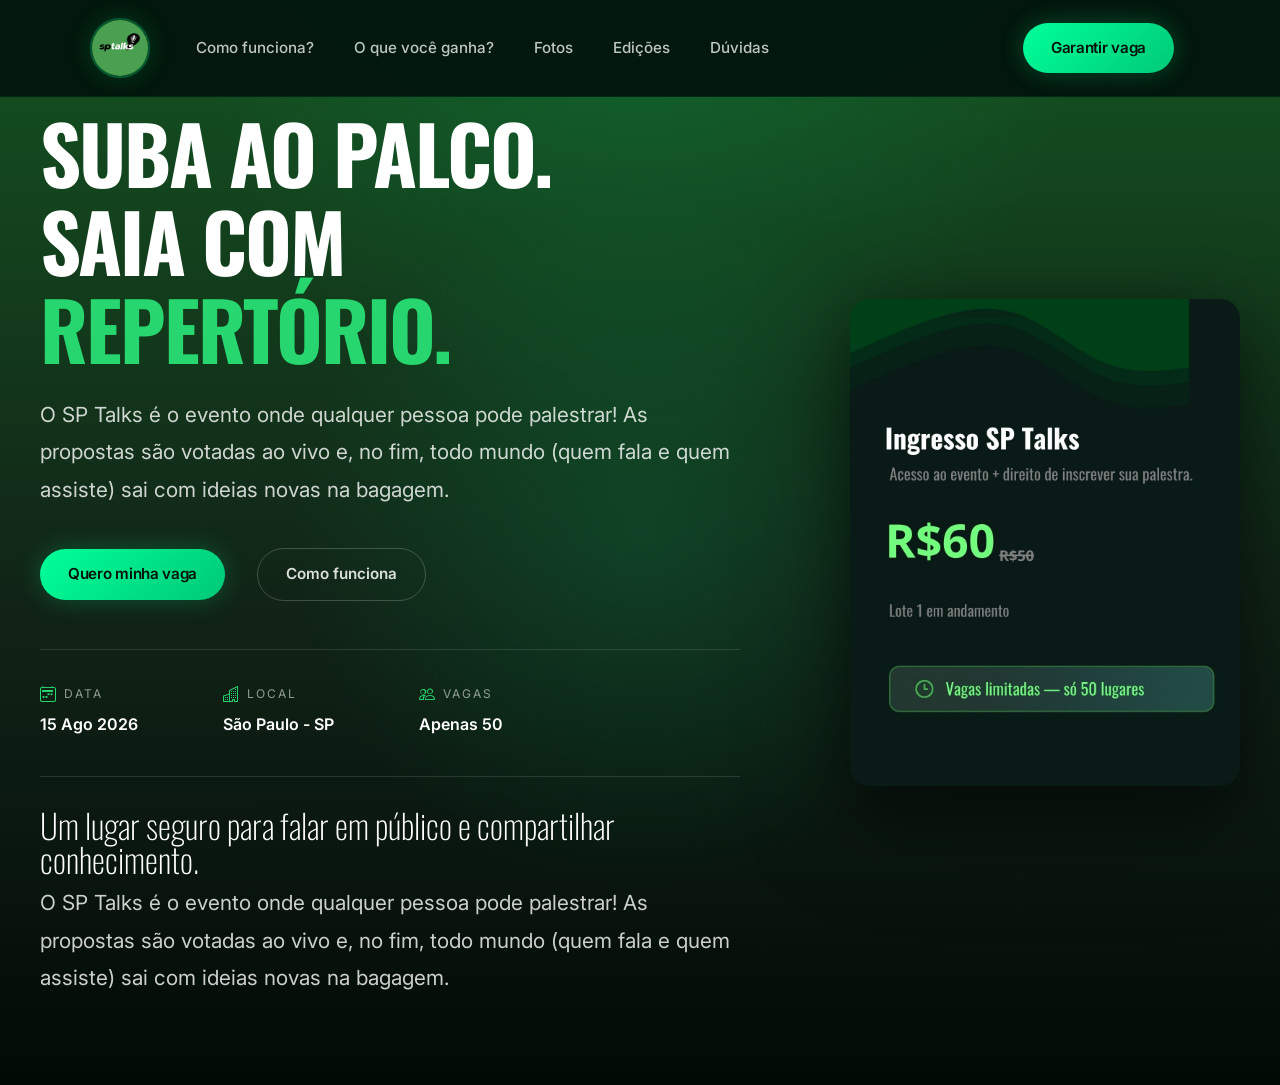
==== index.html @ 64ee558b "adicionado card ingresso" ====
<!DOCTYPE html>
<html lang="pt-br">
<head>
    <meta charset="UTF-8">
    <meta name="viewport" content="width=device-width, initial-scale=1.0">
    <title>SpTalks</title>
    <link href="https://cdn.jsdelivr.net/npm/bootstrap@5.3.8/dist/css/bootstrap.min.css" rel="stylesheet" integrity="sha384-QWTKZyjpPEjISv5WaRU9OFeRpok6YctnYmDr5pNlyT2bRjXh0JMhjY6hW+ALEwIH" crossorigin="anonymous">
    <link rel="stylesheet" href="./src/css/style.css">
    <link rel="preconnect" href="https://fonts.googleapis.com">
    <link rel="preconnect" href="https://fonts.gstatic.com" crossorigin>
    <link href="https://fonts.googleapis.com/css2?family=Inter:wght@400;500;600;700;800&display=swap" rel="stylesheet">
    <link href="https://fonts.googleapis.com/css2?family=Oswald:wght@400;500;600;700&display=swap" rel="stylesheet">
    <link rel="stylesheet"href="https://cdn.jsdelivr.net/npm/bootstrap-icons@1.11.3/font/bootstrap-icons.min.css">
</head>
<body>
    <header class="header">
        <div class="container">
            <div class="header-wrapper">
                <div class="header-left">
                    <img
                        src="./src/assets/images/Logo.jpg"
                        class="logo"
                    />

                    <nav class="nav-menu">
                        <a href="#">Como funciona?</a>
                        <a href="#">O que você ganha?</a>
                        <a href="#">Fotos</a>
                        <a href="#">Edições</a>
                        <a href="#">Dúvidas</a>
                    </nav>
                </div>

                <a
                    href="https://forms.gle/gWBkhNQui4B3Lzny8"
                    target="_blank"
                    class="btn-vaga"
                >
                    Garantir vaga
                </a>
            </div>
        </div>
    </header>

    <section class="hero py-5">
        <div class="container"> 
            <div class="hero-layout">
                <div class="hero-content">
                    <h1 class="hero-title">
                        SUBA AO PALCO. <br>
                        SAIA COM <br> 
                        <span class="highlight">REPERTÓRIO.</span>
                    </h1>

                    <p class="hero-text">
                        O SP Talks é o evento onde qualquer pessoa pode palestrar! As propostas são votadas ao vivo e, no fim, todo mundo (quem fala e quem assiste) sai com ideias novas na bagagem.
                    </p>

                    <div class="hero-actions">
                        <a
                            href="https://forms.gle/gWBkhNQui4B3Lzny8"
                            target="_blank"
                            class="btn-vaga"
                        >
                            Quero minha vaga
                        </a>

                        <button class="btn-funciona">
                            Como funciona
                        </button>
                    </div>

                    <div class="hero-divider"></div>
                        
                    <div class="hero-info">
                        <div class="info-item">
                            <div class="info-title">
                                <i class="bi bi-calendar2-week"></i>
                                <span>DATA</span>
                            </div>
                            <strong>15 Ago 2026</strong>
                        </div>

                        <div class="info-item">
                            <div class="info-title">
                                <i class="bi bi-buildings"></i>
                                <span>LOCAL</span>
                            </div>
                            <strong>São Paulo - SP</strong>
                        </div>

                        <div class="info-item">
                            <div class="info-title">
                                <i class="bi bi-people"></i>
                                <span>VAGAS</span>
                            </div>
                            <strong>Apenas 50</strong>
                        </div>
                    </div>

                    <div class="hero-divider"></div>

                    <h2 class="hero-subtitle">
                        Um lugar seguro para falar em público e compartilhar conhecimento.
                    </h2>

                    <p class="hero-text">
                        O SP Talks é o evento onde qualquer pessoa pode palestrar! As propostas são votadas ao vivo e, no fim, todo mundo (quem fala e quem assiste) sai com ideias novas na bagagem.
                    </p>
                </div>

                <div class="hero-image">
                    <img
                        src="./src/assets/images/Ingresso.jpg"
                        class="card-ingresso"
                    />
                </div>
            </div>
        </div>
    </section>

    <script src="./src/script.js"></script>
    <script src="https://cdn.jsdelivr.net/npm/bootstrap@5.3.8/dist/js/bootstrap.bundle.min.js"></script>
</body>
</html>
---- src/css/style.css ----
/* * {
  outline: 1px solid red;
} */

* {
  box-sizing: border-box;
}

html,
body {
  width: 100%;
  overflow-x: hidden;
  margin: 0;
  padding: 0;
}

body {
    background:
        radial-gradient(
            circle at top center,
            rgba(0,255,140,0.12),
            transparent 35%
        ),
        linear-gradient(
            180deg,
            #145321 0%,
            #112417 55%,
            #020a06 100%
        );
    color: white;
    font-family: 'Inter', sans-serif;
    overflow-x: hidden;
}

.hero {
  min-height: 100vh;
  display: flex;
  align-items: center;
  justify-content: center;
  padding-top: 120px;
  padding-bottom: 80px;
  position: relative;
}

.hero-btn {
  background: black;
  color: white;
  border-radius: 999px;
  padding: 14px 28px;
}

.header {
  position: fixed;
  top: 0;
  width: 100%;
  z-index: 999;
  padding: 18px 0;
  background:
    rgba(3, 19, 11, 0.92);
  backdrop-filter: blur(18px);
  border-bottom:
    1px solid rgba(0,255,140,0.08);
  transition: 0.3s ease;
}

.header-wrapper {
  display: flex;
  align-items: center;
  justify-content: space-between;
  max-width: 1100px;
  margin: 0 auto;
}

.header-left {
  display: flex;
  align-items: center;
  gap: 46px;
}

.header .container {
  max-width: 1200px;
  width: 100%;
  padding-left: 24px;
  padding-right: 24px;
}

.logo {
  width: 60px;
  height: 60px;
  border-radius: 50%;
  object-fit: cover;
  border:
    2px solid rgba(0,255,140,0.3);
  box-shadow:
    0 0 25px rgba(0,255,140,0.15);
}

.nav-menu {
  display: flex;
  align-items: center;
  gap: 40px;
}

.nav-menu a {
  color: rgba(255,255,255,0.75);
  text-decoration: none;
  font-size: 0.95rem;
  font-weight: 500;
  transition: 0.3s;
  position: relative;
}

.nav-menu a::after {
  content: '';
  position: absolute;
  left: 0;
  bottom: -6px;
  width: 0%;
  height: 2px;
  background:
    linear-gradient(
      90deg,
      #1ecf45,
      #abdfb9
    );
  transition: 0.3s;
}

.nav-menu a:hover {
  color: white;
}

.nav-menu a:hover::after {
  width: 100%;
}

.header-right {
  display: flex;
  align-items: center;
  gap: 16px;
}

.header-btn {
  background: black;
  color: white;
  padding: 12px 22px;
  border-radius: 999px;
  text-decoration: none;
  font-weight: 600;
  transition: 0.3s;
}

.header-btn:hover {
  transform: translateY(-2px);
}

.btn-vaga {
  border: none;
  background:
    linear-gradient(
      135deg,
      #00ff99,
      #00c977
    );
  color: #04130c;
  border-radius: 999px;
  text-decoration: none;
  padding: 14px 28px;
  font-family: 'Inter', sans-serif;
  font-size: 0.95rem;
  font-weight: 600;
  letter-spacing: -0.3px;
  cursor: pointer;
  transition: all 0.3s ease;
  box-shadow:
    0 0 25px rgba(0,255,153,0.22);
  margin-right: 16px;
}

.menu-toggle {
  display: none;
  background: none;
  border: none;
  color: white;
  font-size: 2rem;
  cursor: pointer;
}

.btn-vaga:hover {
  transform:
    translateY(-3px);
  box-shadow:
    0 12px 35px rgba(0,255,153,0.38);
}

@media (max-width: 992px) {
  .nav-menu {
    display: none;
  }

  .menu-toggle {
    display: block;
  }
}

.col-12 {
  display: flex;
  align-items: center;
}

.header.scrolled {
  background:
    rgba(5, 22, 14, 0.98);
  box-shadow:
    0 10px 40px rgba(0,0,0,0.4);
  padding: 14px 0;
}

/* começa Css Conteúdo */

.hero-title {
    font-size: 5rem;
    font-weight: 800;
    line-height: 1.1;
    letter-spacing: -2px;
    margin-bottom: 24px;
    color: white;
    font-family: 'Oswald', sans-serif;
}

.hero-subtitle {
    font-size: 2.1rem;
    font-weight: 100;
    line-height: 1.0;
    letter-spacing: -0px;
    color: white;
    font-family: 'Oswald', sans-serif;
}


.hero-text {
    max-width: 700px;
    margin: 0 0 40px 0;
    font-size: 1.3rem;
    line-height: 1.8;
    color: rgba(255,255,255,0.8);
}

.hero .container {
    max-width: 1300px;
}

.hero-content {
    flex: 1;
    max-width: none;
    margin: 0;
    text-align: left;
    position: relative;
    z-index: 2;
    margin-top: 60px;
}

.hero::before {
    content: '';
    position: absolute;
    width: 700px;
    height: 700px;
    top: 50%;
    left: 50%;
    transform: translate(-50%, -50%);
    background:
        radial-gradient(
            circle,
            rgba(0,255,140,0.12),
            transparent 70%
        );
    pointer-events: none;
}

.hero-layout {
    display: flex;
    align-items: center;
    justify-content: center;
    gap: 80px;
    max-width: 1200px;
    margin: 0 auto;
}

.hero-image {
    flex-shrink: 0;
}

.card-ingresso {
    width: 100%;
    max-width: 390px;
    border-radius: 20px;
    box-shadow:
      0 25px 60px rgba(0,0,0,.35);
      filter:
      drop-shadow(
          0 20px 50px rgba(0,0,0,.35)
      );
    transition: transform .3s ease;
}

.card-ingresso:hover {
    transform:
      rotate(0deg)
      translateY(-8px);
}

@media (max-width: 992px) {
    .hero {
        padding-top: 140px;
    }
    .hero-title {
        font-size: 3.5rem;

        letter-spacing: -1px;
    }
    .hero-text {
        font-size: 1.1rem;
        max-width: 600px;
    }
}

@media (max-width: 768px) {
  .hero {
    padding-top: 110px;
    padding-bottom: 60px;
    min-height: auto;
  }

  .hero-title {
    font-size: 3.4rem;
    line-height: 0.95;
  }

  .hero-text {
    font-size: 1.15rem;
    line-height: 1.7;
  }

  .hero-info {
    align-items: flex-start;
    text-align: left;
  }

  .hero-layout {
    flex-direction: column;
  }

  .hero-image {
    width: 100%;
    display: flex;
    justify-content: center;
    margin-top: 40px;
    }

  .card-ingresso {
      max-width: 320px;
    }

  .header .container {
    width: 100%;
    max-width: 100%;
    padding: 0 16px;
  }
  .btn-vaga {
    margin-right: 0;
    padding: 10px 16px;
    font-size: 1rem;
  }
  .btn-funciona {
    margin-right: 0;
    padding: 10px 16px;
    font-size: 1rem;
    
  }
  .logo {
    width: 48px;
    height: 48px;
  }

  .header-wrapper {
    width: 100%;
    max-width: 100%;
    display: flex;
    justify-content: space-between;
    align-items: center;
  }
  .header-left {
    gap: 12px;
  }
  .header .btn-vaga {
    padding: 10px 14px;
    font-size: 0.85rem;
  }
  .hero-content {
    text-align: left;
    padding: 0 24px;
  }
  .hero-info {
    align-items: flex-start;
    text-align: left;
    width: 100%;
  }
  .info-item {
    padding-right: 0;
  }
  .info-item::after {
    display: none;
  }
    .nav-menu {
    display: none;
  }
  .info-title i {
    font-size: 1.3rem;
  }
  .info-item strong {
    font-size: 1.15rem;
  }
  .hero-actions {
    display: flex;
    flex-direction: column;
    align-items: flex-start;
    gap: 20px;
    margin-top: 32px;
    margin-bottom: 40px;
  }

  .hero-actions a {
    flex: 1;
    min-width: 140px;
    align-items: flex-start;
  }
  .hero-actions .btn-vaga,
  .hero-actions .btn-funciona{
    width: 100%;
    max-width: 320px;
    min-height: 58px;
    display: flex;
    align-items: center;
    justify-content: center;
    font-size: 1rem;
  }
}

@media (max-width: 480px) {
    .hero-title {
      font-size: 2.7rem;
      line-height: 1.05;
    }
    .hero-text {
      font-size: 0.95rem;
    }
}

.highlight {
    color: #27d66f;
}

.btn-funciona {
  display: inline-flex;
  align-items: center;
  justify-content: center;
  padding: 14px 28px;
  border-radius: 999px;
  border: 1px solid rgba(255,255,255,0.2);
  background: transparent;
  color: rgba(255,255,255,0.85);
  text-decoration: none;
  font-family: 'Inter', sans-serif;
  font-size: 0.95rem;
  font-weight: 600;
  transition: all .3s ease;
}

.btn-funciona:hover {
  border-color: rgba(255,255,255,0.45);
  background: rgba(255,255,255,0.05);
  color: white;
}

.hero-actions {
  display: flex;
  gap: 16px;
  align-items: center;
  margin-top: 32px;
  margin-bottom: 48px;
  flex-wrap: wrap;
}

.hero-divider {
  width: 100%;
  max-width: 700px;
  height: 1px;
  background: rgba(255,255,255,0.12);
  margin: 0 0 32px 0;
  margin-top: 40px;
}

.hero-info {
  display: flex;
  gap: 45px;
  flex-wrap: wrap;
  align-items: center;
}

.info-item {
  display: flex;
  flex-direction: column;
  position: relative;
  padding-right: 40px;
}

.info-label {
  font-size: 0.75rem;
  letter-spacing: 2px;
  color: rgba(255,255,255,0.5);
}

.info-item strong {
  color: white;
  font-size: 1rem;
  font-weight: 600;
}

.info-title {
  display: flex;
  align-items: center;
  gap: 8px;
  margin-bottom: 6px;
}

.info-title i {
  color: #27d66f;
  font-size: 1rem;
}

.info-title span {
  font-size: 0.75rem;
  letter-spacing: 2px;
  color: rgba(255,255,255,0.55);
}
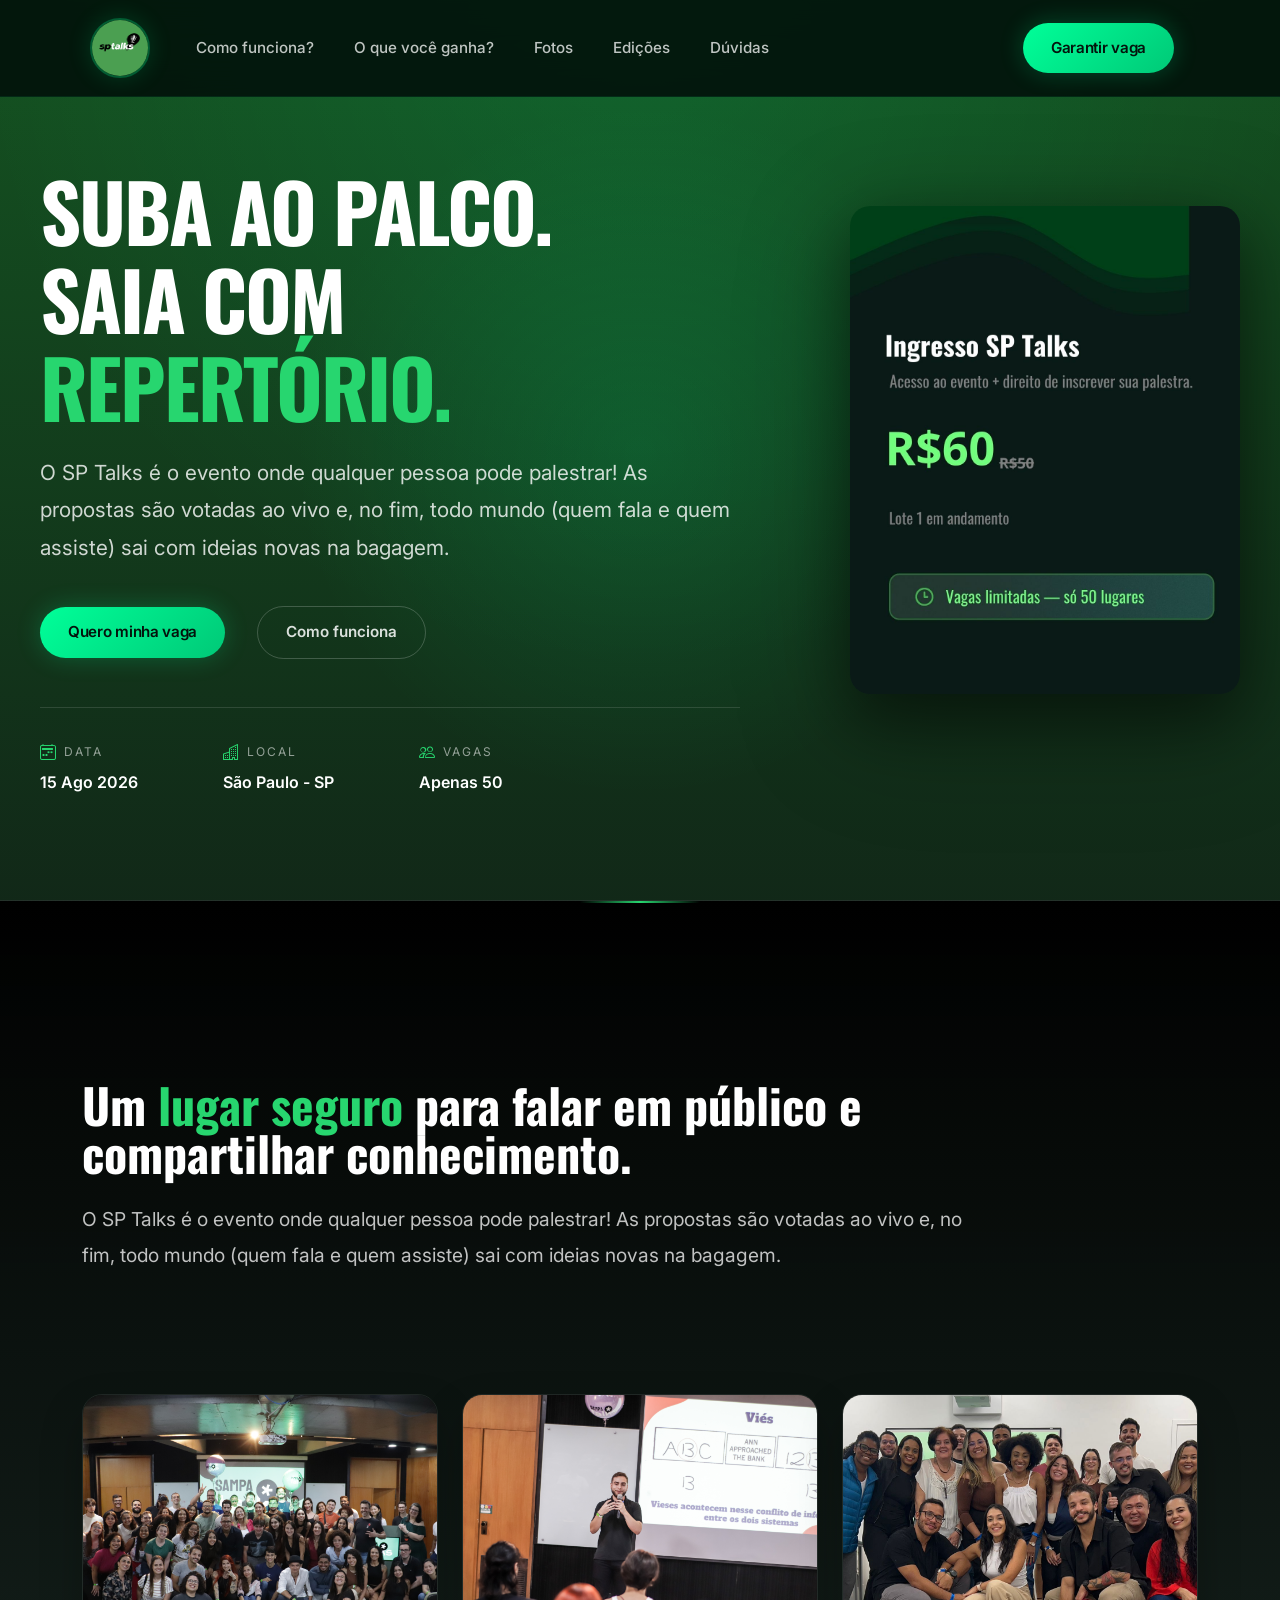
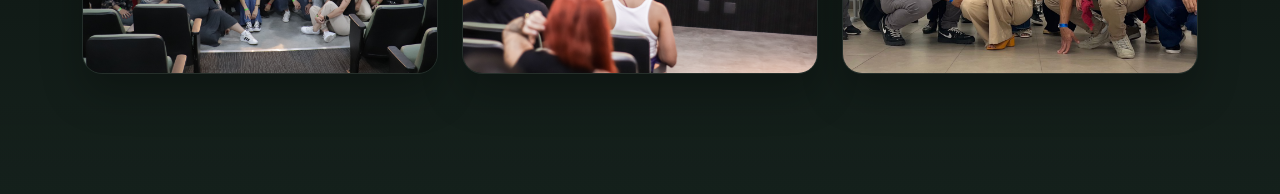
==== commit 864db467: "adicionando imagens" ====
--- a/index.html
+++ b/index.html
@@ -97,16 +97,6 @@
                             <strong>Apenas 50</strong>
                         </div>
                     </div>
-
-                    <div class="hero-divider"></div>
-
-                    <h2 class="hero-subtitle">
-                        Um lugar seguro para falar em público e compartilhar conhecimento.
-                    </h2>
-
-                    <p class="hero-text">
-                        O SP Talks é o evento onde qualquer pessoa pode palestrar! As propostas são votadas ao vivo e, no fim, todo mundo (quem fala e quem assiste) sai com ideias novas na bagagem.
-                    </p>
                 </div>
 
                 <div class="hero-image">
@@ -119,6 +109,42 @@
         </div>
     </section>
 
+    <section class="about-event">
+        <div class="container">
+            <div class="hero-layout">
+                <div class="hero-content">
+                    <h2 class="hero-subtitle">
+                        Um <span class="highlight">lugar seguro</span> para falar em público e compartilhar conhecimento.
+                    </h2>
+
+                    <p class="about-text">
+                        O SP Talks é o evento onde qualquer pessoa pode palestrar! As propostas são votadas ao vivo e, no fim, todo mundo (quem fala e quem assiste) sai com ideias novas na bagagem.
+                    </p>
+                </div>
+            </div>
+
+            <div class="event-gallery">
+                <img
+                    src="./src/assets/images/foto1.jpg"
+                    alt="Participantes do evento"
+                    class="gallery-image"
+                >
+
+                <img
+                    src="./src/assets/images/foto2.jpg"
+                    alt="Palestrante apresentando"
+                    class="gallery-image"
+                >
+
+                <img
+                    src="./src/assets/images/foto3.jpg"
+                    alt="Networking entre participantes"
+                    class="gallery-image"
+                >
+            </div>
+        </div>
+    </section>
+
     <script src="./src/script.js"></script>
     <script src="https://cdn.jsdelivr.net/npm/bootstrap@5.3.8/dist/js/bootstrap.bundle.min.js"></script>
 </body>
--- a/src/css/style.css
+++ b/src/css/style.css
@@ -309,6 +309,83 @@
       translateY(-8px);
 }
 
+/* Segunda Section */
+
+.about-event {
+    padding: 120px 0;
+    position: relative;
+    background:
+        linear-gradient(
+            180deg,
+            #000000 0%,
+            #1a2722c5 100%
+        );
+    border-top: 1px solid rgba(255,255,255,0.05);
+}
+
+.about-event .hero-subtitle {
+    max-width: 900px;
+    margin-bottom: 24px;
+    text-align: left;
+    font-size: 3rem;
+    font-weight: 700;
+    color: white;
+}
+
+.about-text {
+    max-width: 900px;
+    margin-bottom: 60px;
+    text-align: left;
+    font-size: 1.2rem;
+    line-height: 1.9;
+    color: rgba(255,255,255,0.75);
+}
+
+.about-event::before {
+    content: '';
+    position: absolute;
+    top: 0;
+    left: 50%;
+    transform: translateX(-50%);
+    width: 120px;
+    height: 2px;
+    background: linear-gradient(
+        90deg,
+        transparent,
+        #27d66f,
+        transparent
+    );
+}
+
+.event-gallery {
+    display: grid;
+    grid-template-columns: repeat(3, 1fr);
+    gap: 24px;
+    margin-top: 60px;
+}
+
+.gallery-image {
+    width: 100%;
+    height: 280px;
+    object-fit: cover;
+    border-radius: 20px;
+    border: 1px solid rgba(255,255,255,0.08);
+    box-shadow:
+        0 20px 40px rgba(0,0,0,.25);
+    transition: all .3s ease;
+}
+
+.gallery-image:hover {
+    transform:
+        translateY(-8px);
+    box-shadow:
+        0 30px 60px rgba(0,0,0,.35);
+}
+
+.about-content {
+    max-width: 650px; /* mesmo valor do hero-content */
+}
+
 @media (max-width: 992px) {
     .hero {
         padding-top: 140px;
@@ -444,6 +521,24 @@
     justify-content: center;
     font-size: 1rem;
   }
+
+/* Segunda Section mobile*/
+  .event-gallery {
+        grid-template-columns: 1fr;
+        gap: 20px;
+    }
+
+    .gallery-image {
+        height: 240px;
+    }
+
+    .about-event .hero-subtitle {
+
+        font-size: 2.2rem;
+    }
+    .about-text {
+        font-size: 1.05rem;
+    }
 }
 
 @media (max-width: 480px) {
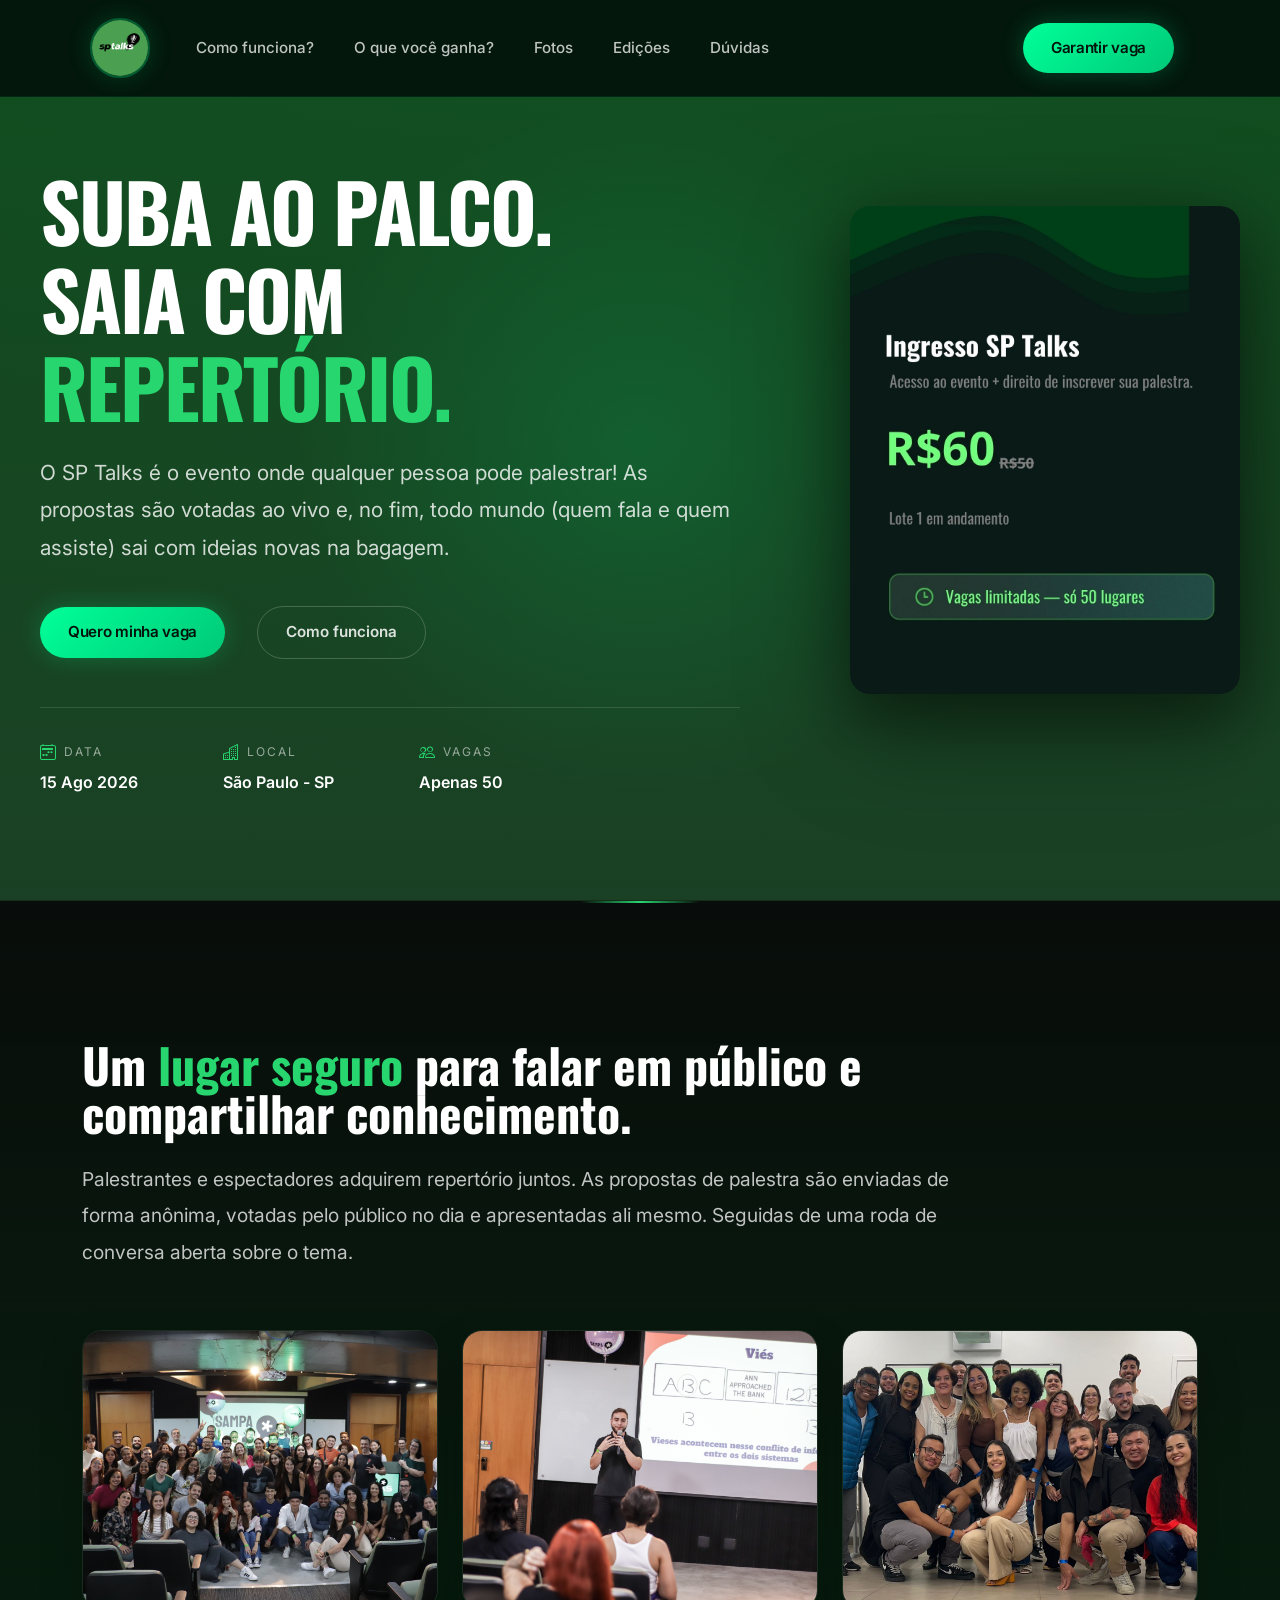
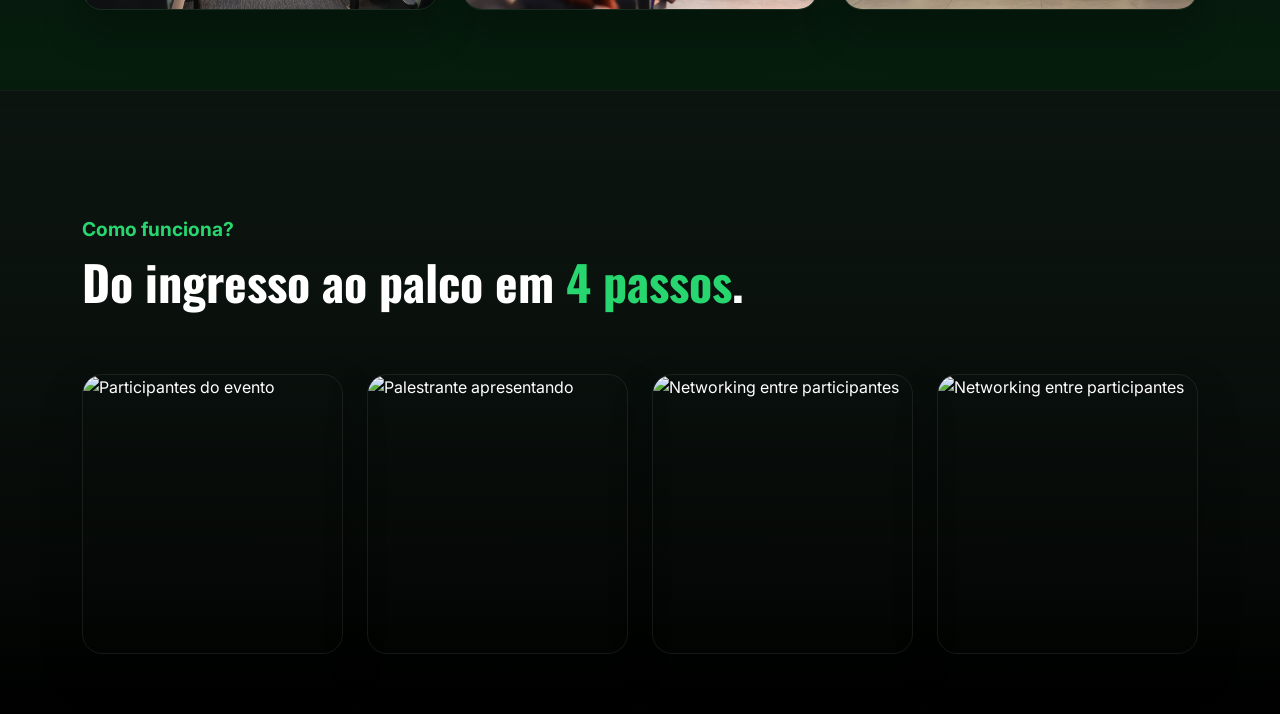
==== commit 8d5d0729: "organizando arquivos" ====
--- a/index.html
+++ b/index.html
@@ -6,6 +6,7 @@
     <title>SpTalks</title>
     <link href="https://cdn.jsdelivr.net/npm/bootstrap@5.3.8/dist/css/bootstrap.min.css" rel="stylesheet" integrity="sha384-QWTKZyjpPEjISv5WaRU9OFeRpok6YctnYmDr5pNlyT2bRjXh0JMhjY6hW+ALEwIH" crossorigin="anonymous">
     <link rel="stylesheet" href="./src/css/style.css">
+    <link rel="stylesheet" href="./src/css/responsive.css">
     <link rel="preconnect" href="https://fonts.googleapis.com">
     <link rel="preconnect" href="https://fonts.gstatic.com" crossorigin>
     <link href="https://fonts.googleapis.com/css2?family=Inter:wght@400;500;600;700;800&display=swap" rel="stylesheet">
@@ -118,7 +119,7 @@
                     </h2>
 
                     <p class="about-text">
-                        O SP Talks é o evento onde qualquer pessoa pode palestrar! As propostas são votadas ao vivo e, no fim, todo mundo (quem fala e quem assiste) sai com ideias novas na bagagem.
+                        Palestrantes e espectadores adquirem repertório juntos. As propostas de palestra são enviadas de forma anônima, votadas pelo público no dia e apresentadas ali mesmo. Seguidas de uma roda de conversa aberta sobre o tema.
                     </p>
                 </div>
             </div>
@@ -145,6 +146,48 @@
         </div>
     </section>
 
+    <section class="how-works">
+        <div class="container">
+            <div class="hero-layout">
+                <div class="hero-content">
+                    <p class="about-text-works">
+                        <span class="highlight"><strong>Como funciona?</strong></span>
+                    </p>
+
+                    <h2 class="hero-subtitle">
+                        Do ingresso ao palco em <span class="highlight">4 passos</span>.
+                    </h2>
+                </div>
+            </div>
+
+            <div class="event-gallery-works">
+                <img
+                    src=""
+                    alt="Participantes do evento"
+                    class="gallery-image-works"
+                >
+
+                <img
+                    src=""
+                    alt="Palestrante apresentando"
+                    class="gallery-image-works"
+                >
+
+                <img
+                    src=""
+                    alt="Networking entre participantes"
+                    class="gallery-image-works"
+                >
+
+                <img
+                    src=""
+                    alt="Networking entre participantes"
+                    class="gallery-image-works"
+                >
+            </div>
+        </div>
+    </section>
+
     <script src="./src/script.js"></script>
     <script src="https://cdn.jsdelivr.net/npm/bootstrap@5.3.8/dist/js/bootstrap.bundle.min.js"></script>
 </body>
--- a/src/css/style.css
+++ b/src/css/style.css
@@ -18,14 +18,14 @@
     background:
         radial-gradient(
             circle at top center,
-            rgba(0,255,140,0.12),
+            rgba(18, 95, 53, 0.12),
             transparent 35%
         ),
         linear-gradient(
             180deg,
-            #145321 0%,
-            #112417 55%,
-            #020a06 100%
+            #104e1e 0%,
+            #092712e8 55%,
+            #000000 100%
         );
     color: white;
     font-family: 'Inter', sans-serif;
@@ -193,29 +193,6 @@
     0 12px 35px rgba(0,255,153,0.38);
 }
 
-@media (max-width: 992px) {
-  .nav-menu {
-    display: none;
-  }
-
-  .menu-toggle {
-    display: block;
-  }
-}
-
-.col-12 {
-  display: flex;
-  align-items: center;
-}
-
-.header.scrolled {
-  background:
-    rgba(5, 22, 14, 0.98);
-  box-shadow:
-    0 10px 40px rgba(0,0,0,0.4);
-  padding: 14px 0;
-}
-
 /* começa Css Conteúdo */
 
 .hero-title {
@@ -312,13 +289,13 @@
 /* Segunda Section */
 
 .about-event {
-    padding: 120px 0;
+    padding: 80px 0;
     position: relative;
     background:
         linear-gradient(
             180deg,
-            #000000 0%,
-            #1a2722c5 100%
+            #080c0a 0%,
+            #021a0ac5 100%
         );
     border-top: 1px solid rgba(255,255,255,0.05);
 }
@@ -334,7 +311,7 @@
 
 .about-text {
     max-width: 900px;
-    margin-bottom: 60px;
+    margin-bottom: 0px;
     text-align: left;
     font-size: 1.2rem;
     line-height: 1.9;
@@ -386,175 +363,6 @@
     max-width: 650px; /* mesmo valor do hero-content */
 }
 
-@media (max-width: 992px) {
-    .hero {
-        padding-top: 140px;
-    }
-    .hero-title {
-        font-size: 3.5rem;
-
-        letter-spacing: -1px;
-    }
-    .hero-text {
-        font-size: 1.1rem;
-        max-width: 600px;
-    }
-}
-
-@media (max-width: 768px) {
-  .hero {
-    padding-top: 110px;
-    padding-bottom: 60px;
-    min-height: auto;
-  }
-
-  .hero-title {
-    font-size: 3.4rem;
-    line-height: 0.95;
-  }
-
-  .hero-text {
-    font-size: 1.15rem;
-    line-height: 1.7;
-  }
-
-  .hero-info {
-    align-items: flex-start;
-    text-align: left;
-  }
-
-  .hero-layout {
-    flex-direction: column;
-  }
-
-  .hero-image {
-    width: 100%;
-    display: flex;
-    justify-content: center;
-    margin-top: 40px;
-    }
-
-  .card-ingresso {
-      max-width: 320px;
-    }
-
-  .header .container {
-    width: 100%;
-    max-width: 100%;
-    padding: 0 16px;
-  }
-  .btn-vaga {
-    margin-right: 0;
-    padding: 10px 16px;
-    font-size: 1rem;
-  }
-  .btn-funciona {
-    margin-right: 0;
-    padding: 10px 16px;
-    font-size: 1rem;
-    
-  }
-  .logo {
-    width: 48px;
-    height: 48px;
-  }
-
-  .header-wrapper {
-    width: 100%;
-    max-width: 100%;
-    display: flex;
-    justify-content: space-between;
-    align-items: center;
-  }
-  .header-left {
-    gap: 12px;
-  }
-  .header .btn-vaga {
-    padding: 10px 14px;
-    font-size: 0.85rem;
-  }
-  .hero-content {
-    text-align: left;
-    padding: 0 24px;
-  }
-  .hero-info {
-    align-items: flex-start;
-    text-align: left;
-    width: 100%;
-  }
-  .info-item {
-    padding-right: 0;
-  }
-  .info-item::after {
-    display: none;
-  }
-    .nav-menu {
-    display: none;
-  }
-  .info-title i {
-    font-size: 1.3rem;
-  }
-  .info-item strong {
-    font-size: 1.15rem;
-  }
-  .hero-actions {
-    display: flex;
-    flex-direction: column;
-    align-items: flex-start;
-    gap: 20px;
-    margin-top: 32px;
-    margin-bottom: 40px;
-  }
-
-  .hero-actions a {
-    flex: 1;
-    min-width: 140px;
-    align-items: flex-start;
-  }
-  .hero-actions .btn-vaga,
-  .hero-actions .btn-funciona{
-    width: 100%;
-    max-width: 320px;
-    min-height: 58px;
-    display: flex;
-    align-items: center;
-    justify-content: center;
-    font-size: 1rem;
-  }
-
-/* Segunda Section mobile*/
-  .event-gallery {
-        grid-template-columns: 1fr;
-        gap: 20px;
-    }
-
-    .gallery-image {
-        height: 240px;
-    }
-
-    .about-event .hero-subtitle {
-
-        font-size: 2.2rem;
-    }
-    .about-text {
-        font-size: 1.05rem;
-    }
-}
-
-@media (max-width: 480px) {
-    .hero-title {
-      font-size: 2.7rem;
-      line-height: 1.05;
-    }
-    .hero-text {
-      font-size: 0.95rem;
-    }
-}
-
-.highlight {
-    color: #27d66f;
-}
-
 .btn-funciona {
   display: inline-flex;
   align-items: center;
@@ -638,3 +446,59 @@
   letter-spacing: 2px;
   color: rgba(255,255,255,0.55);
 }
+
+
+/* Terceira section */
+
+.how-works {
+    padding: 60px 0;
+    position: relative;
+    background:
+        linear-gradient(
+            180deg,
+            #0c1410 0%,
+            #0000007e 100%
+        );
+    border-top: 1px solid rgba(255,255,255,0.05);
+}
+
+.how-works .hero-subtitle {
+    max-width: 900px;
+    text-align: left;
+    font-size: 3rem;
+    font-weight: 700;
+    color: white;
+}
+
+.event-gallery-works {
+    display: grid;
+    grid-template-columns: repeat(4, 1fr);
+    gap: 24px;
+    margin-top: 60px;
+}
+
+.gallery-image-works {
+    width: 100%;
+    height: 280px;
+    object-fit: cover;
+    border-radius: 20px;
+    border: 1px solid rgba(255,255,255,0.08);
+    box-shadow:
+        0 20px 40px rgba(0,0,0,.25);
+    transition: all .3s ease;
+}
+
+.gallery-image-works:hover {
+    transform:
+        translateY(-8px);
+    box-shadow:
+        0 30px 60px rgba(0,0,0,.35);
+}
+
+.about-text-works {
+    max-width: 900px;
+    margin-bottom: 10px;
+    text-align: left;
+    font-size: 1.2rem;
+    line-height: 1.9;
+}
--- a/src/css/responsive.css
+++ b/src/css/responsive.css
@@ -0,0 +1,210 @@
+@media (max-width: 992px) {
+    .nav-menu {
+    display: none;
+    }
+
+    .menu-toggle {
+    display: block;
+    }
+
+    .col-12 {
+    display: flex;
+    align-items: center;
+    }
+
+    .hero {
+        padding-top: 140px;
+    }
+    .hero-title {
+        font-size: 3.5rem;
+
+        letter-spacing: -1px;
+    }
+    .hero-text {
+        font-size: 1.1rem;
+        max-width: 600px;
+    }
+
+    .header.scrolled {
+        background:
+            rgba(5, 22, 14, 0.98);
+        box-shadow:
+            0 10px 40px rgba(0,0,0,0.4);
+        padding: 14px 0;
+    }
+}
+
+
+@media (max-width: 768px) {
+  .hero {
+    padding-top: 110px;
+    padding-bottom: 60px;
+    min-height: auto;
+  }
+
+  .hero-title {
+    font-size: 3.4rem;
+    line-height: 0.95;
+  }
+
+  .hero-text {
+    font-size: 1.15rem;
+    line-height: 1.7;
+  }
+
+  .hero-info {
+    align-items: flex-start;
+    text-align: left;
+  }
+
+  .hero-layout {
+    flex-direction: column;
+  }
+
+  .hero-image {
+    width: 100%;
+    display: flex;
+    justify-content: center;
+    margin-top: 40px;
+    }
+
+  .card-ingresso {
+      max-width: 320px;
+    }
+
+  .header .container {
+    width: 100%;
+    max-width: 100%;
+    padding: 0 16px;
+  }
+  .btn-vaga {
+    margin-right: 0;
+    padding: 10px 16px;
+    font-size: 1rem;
+  }
+  .btn-funciona {
+    margin-right: 0;
+    padding: 10px 16px;
+    font-size: 1rem;
+    
+  }
+  .logo {
+    width: 48px;
+    height: 48px;
+  }
+
+  .header-wrapper {
+    width: 100%;
+    max-width: 100%;
+    display: flex;
+    justify-content: space-between;
+    align-items: center;
+  }
+  .header-left {
+    gap: 12px;
+  }
+  .header .btn-vaga {
+    padding: 10px 14px;
+    font-size: 0.85rem;
+  }
+  .hero-content {
+    text-align: left;
+    padding: 0 24px;
+  }
+  .hero-info {
+    align-items: flex-start;
+    text-align: left;
+    width: 100%;
+  }
+  .info-item {
+    padding-right: 0;
+  }
+  .info-item::after {
+    display: none;
+  }
+    .nav-menu {
+    display: none;
+  }
+  .info-title i {
+    font-size: 1.3rem;
+  }
+  .info-item strong {
+    font-size: 1.15rem;
+  }
+  .hero-actions {
+    display: flex;
+    flex-direction: column;
+    align-items: flex-start;
+    gap: 20px;
+    margin-top: 32px;
+    margin-bottom: 40px;
+  }
+
+  .hero-actions a {
+    flex: 1;
+    min-width: 140px;
+    align-items: flex-start;
+  }
+  .hero-actions .btn-vaga,
+  .hero-actions .btn-funciona{
+    width: 100%;
+    max-width: 320px;
+    min-height: 58px;
+    display: flex;
+    align-items: center;
+    justify-content: center;
+    font-size: 1rem;
+  }
+
+/* Segunda Section mobile*/
+    .event-gallery {
+        grid-template-columns: 1fr;
+        gap: 20px;
+    }
+
+    .gallery-image {
+        height: 240px;
+    }
+
+    .about-event .hero-subtitle {
+
+        font-size: 2.2rem;
+    }
+    .about-text {
+        font-size: 1.05rem;
+    }
+
+  /* Terceira Section mobile*/
+    .event-gallery-works {
+        grid-template-columns: 1fr;
+        gap: 20px;
+    }
+
+    .gallery-image-works {
+        height: 240px;
+    }
+
+    .about-event .hero-subtitle {
+
+        font-size: 2.2rem;
+    }
+    .about-text {
+        font-size: 1.05rem;
+    }
+}
+
+
+@media (max-width: 480px) {
+    .hero-title {
+      font-size: 2.7rem;
+      line-height: 1.05;
+    }
+    .hero-text {
+      font-size: 0.95rem;
+    }
+}
+
+.highlight {
+    color: #27d66f;
+}
+
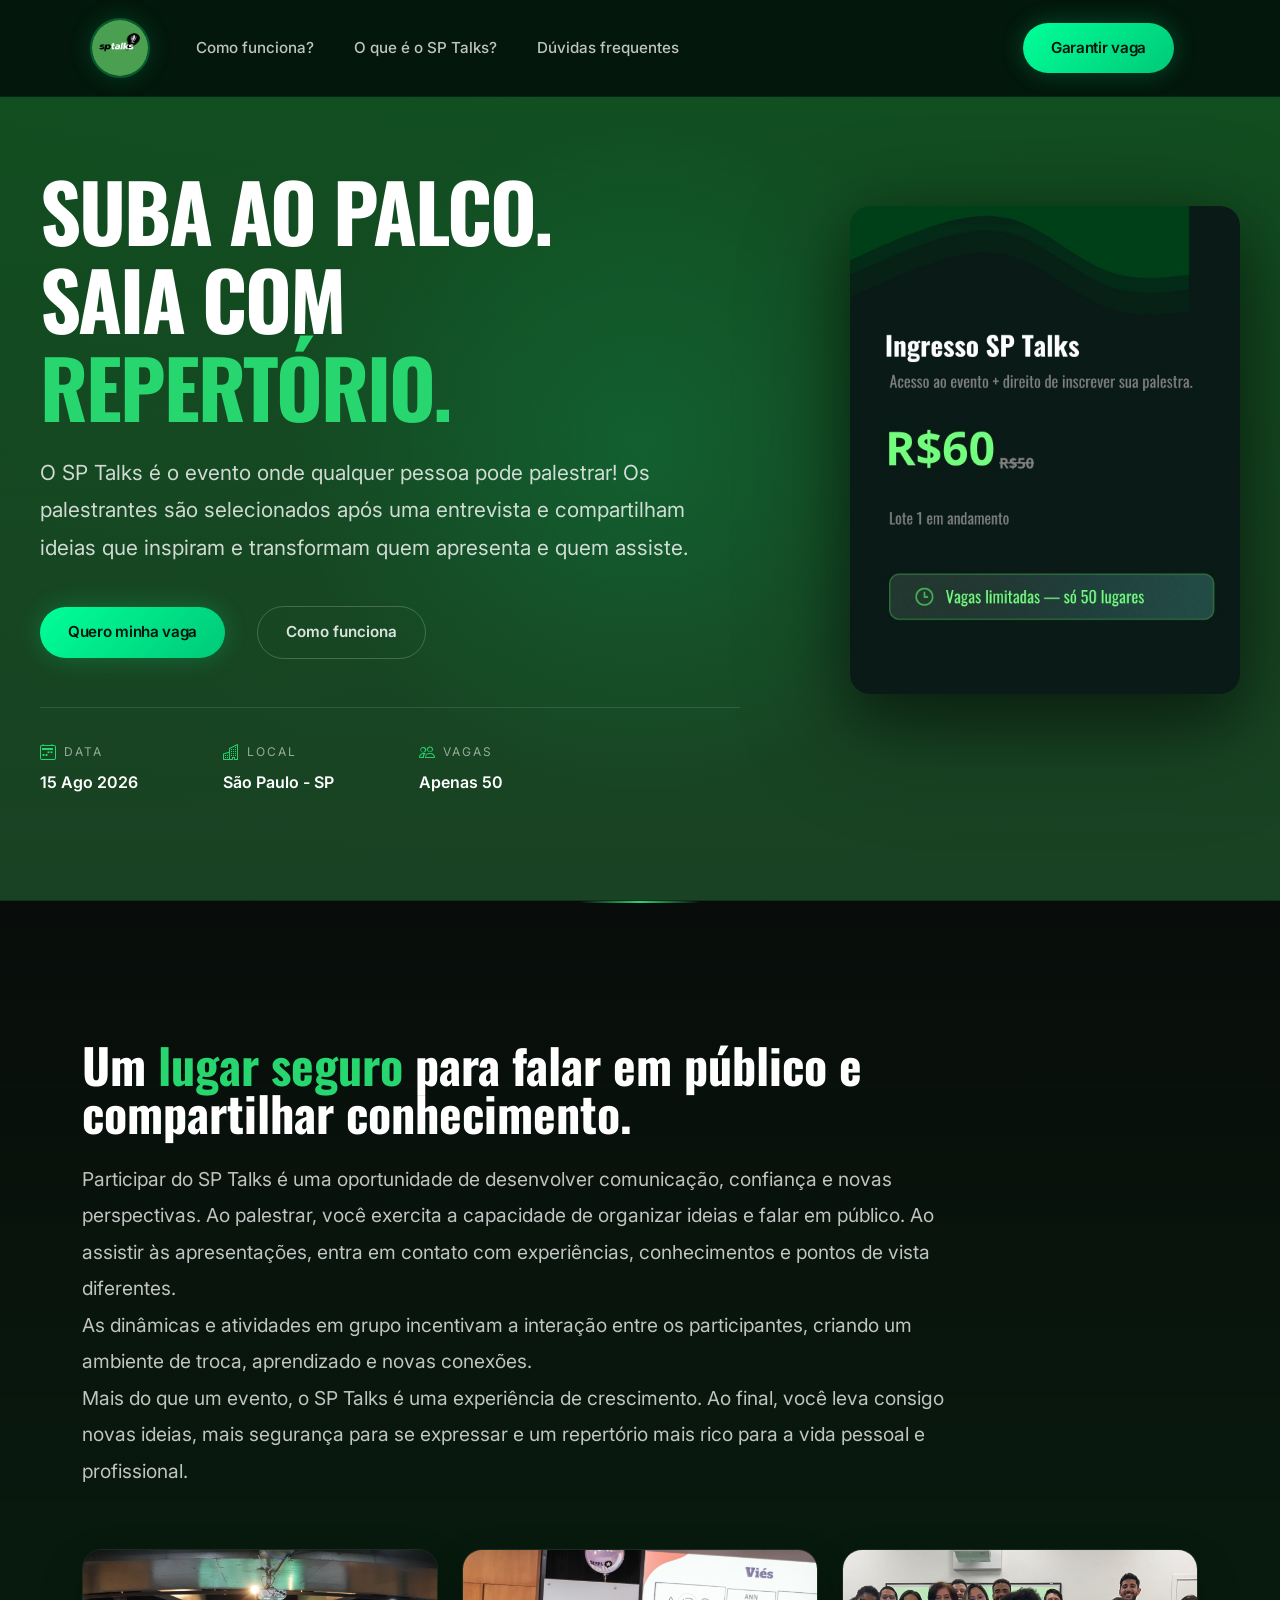
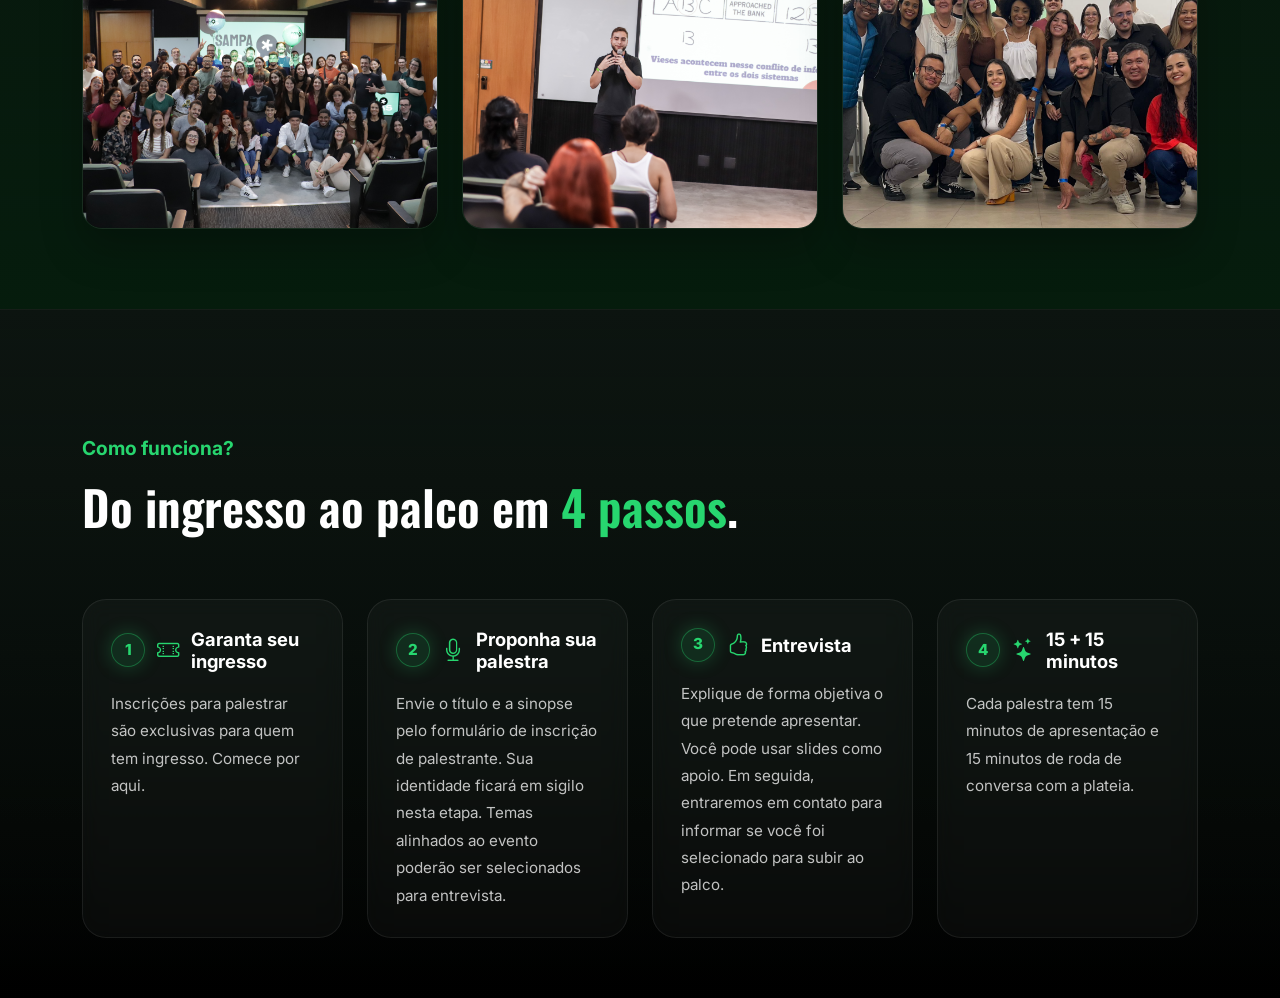
==== commit 3a39e705: "feitos cards sessao como funciona" ====
--- a/index.html
+++ b/index.html
@@ -24,11 +24,11 @@
                     />
 
                     <nav class="nav-menu">
-                        <a href="#">Como funciona?</a>
-                        <a href="#">O que você ganha?</a>
-                        <a href="#">Fotos</a>
-                        <a href="#">Edições</a>
-                        <a href="#">Dúvidas</a>
+                        <a href="#como-funciona">Como funciona?</a>
+                        <a href="#sobre">O que é o SP Talks?</a>
+                        <!-- <a href="#">Fotos</a>
+                        <a href="#">Edições</a> -->
+                        <a href="#">Dúvidas frequentes</a>
                     </nav>
                 </div>
 
@@ -54,7 +54,7 @@
                     </h1>
 
                     <p class="hero-text">
-                        O SP Talks é o evento onde qualquer pessoa pode palestrar! As propostas são votadas ao vivo e, no fim, todo mundo (quem fala e quem assiste) sai com ideias novas na bagagem.
+                        O SP Talks é o evento onde qualquer pessoa pode palestrar! Os palestrantes são selecionados após uma entrevista e compartilham ideias que inspiram e transformam quem apresenta e quem assiste.
                     </p>
 
                     <div class="hero-actions">
@@ -110,7 +110,7 @@
         </div>
     </section>
 
-    <section class="about-event">
+    <section class="about-event" id="sobre">
         <div class="container">
             <div class="hero-layout">
                 <div class="hero-content">
@@ -119,8 +119,9 @@
                     </h2>
 
                     <p class="about-text">
-                        Palestrantes e espectadores adquirem repertório juntos. As propostas de palestra são enviadas de forma anônima, votadas pelo público no dia e apresentadas ali mesmo. Seguidas de uma roda de conversa aberta sobre o tema.
-                    </p>
+                        Participar do SP Talks é uma oportunidade de desenvolver comunicação, confiança e novas perspectivas. Ao palestrar, você exercita a capacidade de organizar ideias e falar em público. Ao assistir às apresentações, entra em contato com experiências, conhecimentos e pontos de vista diferentes.
+                       <br> As dinâmicas e atividades em grupo incentivam a interação entre os participantes, criando um ambiente de troca, aprendizado e novas conexões.
+                       <br> Mais do que um evento, o SP Talks é uma experiência de crescimento. Ao final, você leva consigo novas ideias, mais segurança para se expressar e um repertório mais rico para a vida pessoal e profissional.                    </p>
                 </div>
             </div>
 
@@ -146,7 +147,7 @@
         </div>
     </section>
 
-    <section class="how-works">
+    <section class="how-works" id="como-funciona">
         <div class="container">
             <div class="hero-layout">
                 <div class="hero-content">
@@ -154,36 +155,60 @@
                         <span class="highlight"><strong>Como funciona?</strong></span>
                     </p>
 
-                    <h2 class="hero-subtitle">
+                    <h2 class="hero-subtitle-works">
                         Do ingresso ao palco em <span class="highlight">4 passos</span>.
                     </h2>
                 </div>
             </div>
 
-            <div class="event-gallery-works">
-                <img
-                    src=""
-                    alt="Participantes do evento"
-                    class="gallery-image-works"
-                >
-
-                <img
-                    src=""
-                    alt="Palestrante apresentando"
-                    class="gallery-image-works"
-                >
-
-                <img
-                    src=""
-                    alt="Networking entre participantes"
-                    class="gallery-image-works"
-                >
-
-                <img
-                    src=""
-                    alt="Networking entre participantes"
-                    class="gallery-image-works"
-                >
+            <div class="steps-grid">
+                <div class="step-card">
+                    <div class="step-title">
+                        <span class="step-number">1</span>
+                        <i class="bi bi-ticket-perforated"></i>
+                        <h3>Garanta seu ingresso</h3>
+                    </div>
+
+                    <p>
+                        Inscrições para palestrar são exclusivas para quem tem ingresso. Comece por aqui.
+                    </p>
+                </div>
+
+                <div class="step-card">
+                    <div class="step-title">
+                        <span class="step-number">2</span>
+                        <i class="bi bi-mic"></i>
+                        <h3>Proponha sua palestra</h3>
+                    </div>
+
+                    <p>
+                        Envie o título e a sinopse pelo formulário de inscrição de palestrante. Sua identidade ficará em sigilo nesta etapa. Temas alinhados ao evento poderão ser selecionados para entrevista.
+                    </p>
+                </div>
+
+                <div class="step-card">
+                    <div class="step-title">
+                        <span class="step-number">3</span>
+                        <i class="bi bi-hand-thumbs-up"></i>
+                        <h3>Entrevista</h3>
+                    </div>
+
+                    <p>
+                        Explique de forma objetiva o que pretende apresentar. Você pode usar slides como apoio. Em seguida, entraremos em contato para informar se você foi selecionado para subir ao palco.
+                    </p>
+                </div>
+
+                <div class="step-card">
+                    <div class="step-title">
+                    <span class="step-number">4</span>
+                    <i class="bi bi-stars"></i>
+                    <h3>15 + 15 minutos</h3>
+                    </div>
+
+                    <p>
+                        Cada palestra tem 15 minutos de apresentação e 15 minutos de roda de conversa com a plateia.
+                    </p>
+                </div>
             </div>
         </div>
     </section>
--- a/src/css/style.css
+++ b/src/css/style.css
@@ -4,6 +4,10 @@
 
 * {
   box-sizing: border-box;
+}
+
+html {
+    scroll-behavior: smooth;
 }
 
 html,
@@ -448,8 +452,7 @@
 }
 
 
-/* Terceira section */
-
+/* Terceira section begin*/
 .how-works {
     padding: 60px 0;
     position: relative;
@@ -462,43 +465,98 @@
     border-top: 1px solid rgba(255,255,255,0.05);
 }
 
-.how-works .hero-subtitle {
-    max-width: 900px;
+.how-works .hero-subtitle-works {
+    max-width: 700px;
     text-align: left;
     font-size: 3rem;
-    font-weight: 700;
-    color: white;
-}
-
-.event-gallery-works {
+    font-weight: 600;
+    color: white;
+}
+
+.hero-subtitle-works {
+    font-size: 1.8rem;
+    font-weight: 95;
+    line-height: 1.0;
+    letter-spacing: -0px;
+    color: white;
+    font-family: 'Oswald', sans-serif;
+}
+
+.about-text-works {
+    text-align: left;
+    font-size: 1.2rem;
+    line-height: 1.9;
+}
+/* Terceira section end*/
+
+/* Terceira section begin - Cards*/ 
+.steps-grid {
     display: grid;
     grid-template-columns: repeat(4, 1fr);
     gap: 24px;
     margin-top: 60px;
 }
 
-.gallery-image-works {
-    width: 100%;
-    height: 280px;
-    object-fit: cover;
-    border-radius: 20px;
+.step-card {
+    background: rgba(255,255,255,0.03);
     border: 1px solid rgba(255,255,255,0.08);
+    border-radius: 24px;
+    padding: 28px;
+    min-height: 230px;
+    backdrop-filter: blur(10px);
+    transition: all .3s ease;
+}
+
+.step-card:hover {
+    transform: translateY(-6px);
+    border-color: rgba(39,214,111,.35);
     box-shadow:
-        0 20px 40px rgba(0,0,0,.25);
-    transition: all .3s ease;
-}
-
-.gallery-image-works:hover {
-    transform:
-        translateY(-8px);
+        0 15px 40px rgba(0,0,0,.25);
+}
+
+.step-title {
+    display: flex;
+    align-items: center;
+    gap: 12px;
+    margin-bottom: 18px;
+}
+
+.step-title i {
+    color: #27d66f;
+    font-size: 1.4rem;
+}
+
+.step-title h3 {
+    margin: 0;
+    font-size: 1.15rem;
+    font-weight: 700;
+    color: white;
+}
+
+.step-card p {
+    margin: 0;
+    color: rgba(255,255,255,.75);
+    line-height: 1.8;
+    font-size: .95rem;
+}
+
+.step-number {
+    width: 34px;
+    height: 34px;
+    border-radius: 999px;
+    display: flex;
+    align-items: center;
+    justify-content: center;
+    background:
+        rgba(39,214,111,.12);
+    border:
+        1px solid rgba(39,214,111,.35);
+    color: #27d66f;
+    font-weight: 800;
+    font-size: 0.95rem;
+    flex-shrink: 0;
     box-shadow:
-        0 30px 60px rgba(0,0,0,.35);
-}
-
-.about-text-works {
-    max-width: 900px;
-    margin-bottom: 10px;
-    text-align: left;
-    font-size: 1.2rem;
-    line-height: 1.9;
-}
+        0 0 18px rgba(39,214,111,.25);
+    padding: 6px 12px;
+}
+/* Terceira section end - Cards*/ 
--- a/src/css/responsive.css
+++ b/src/css/responsive.css
@@ -191,6 +191,19 @@
     .about-text {
         font-size: 1.05rem;
     }
+
+  /* Terceira Section mobile - cards*/
+
+    .steps-grid {
+      grid-template-columns: 1fr;
+      gap: 18px;
+    }
+
+    .step-card {
+      min-height: auto;
+      padding: 24px;
+    }
+
 }
 
 
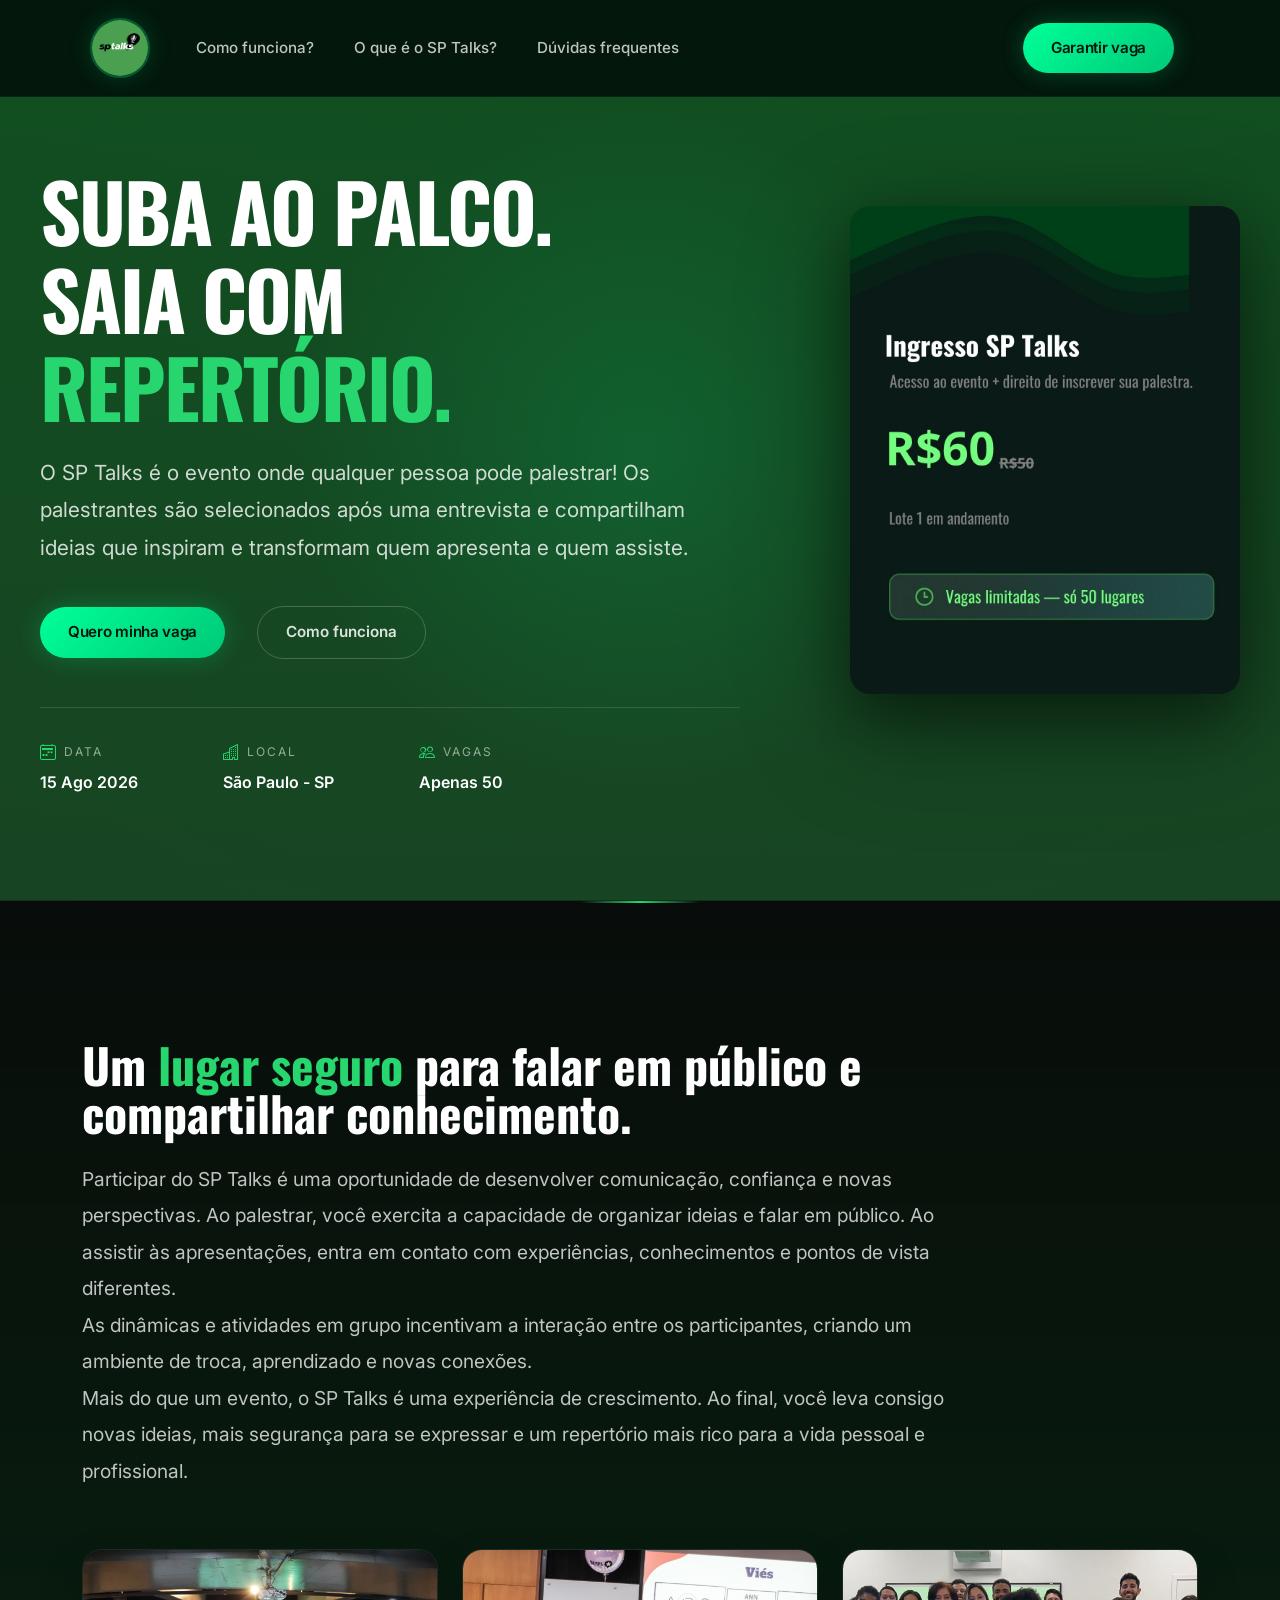
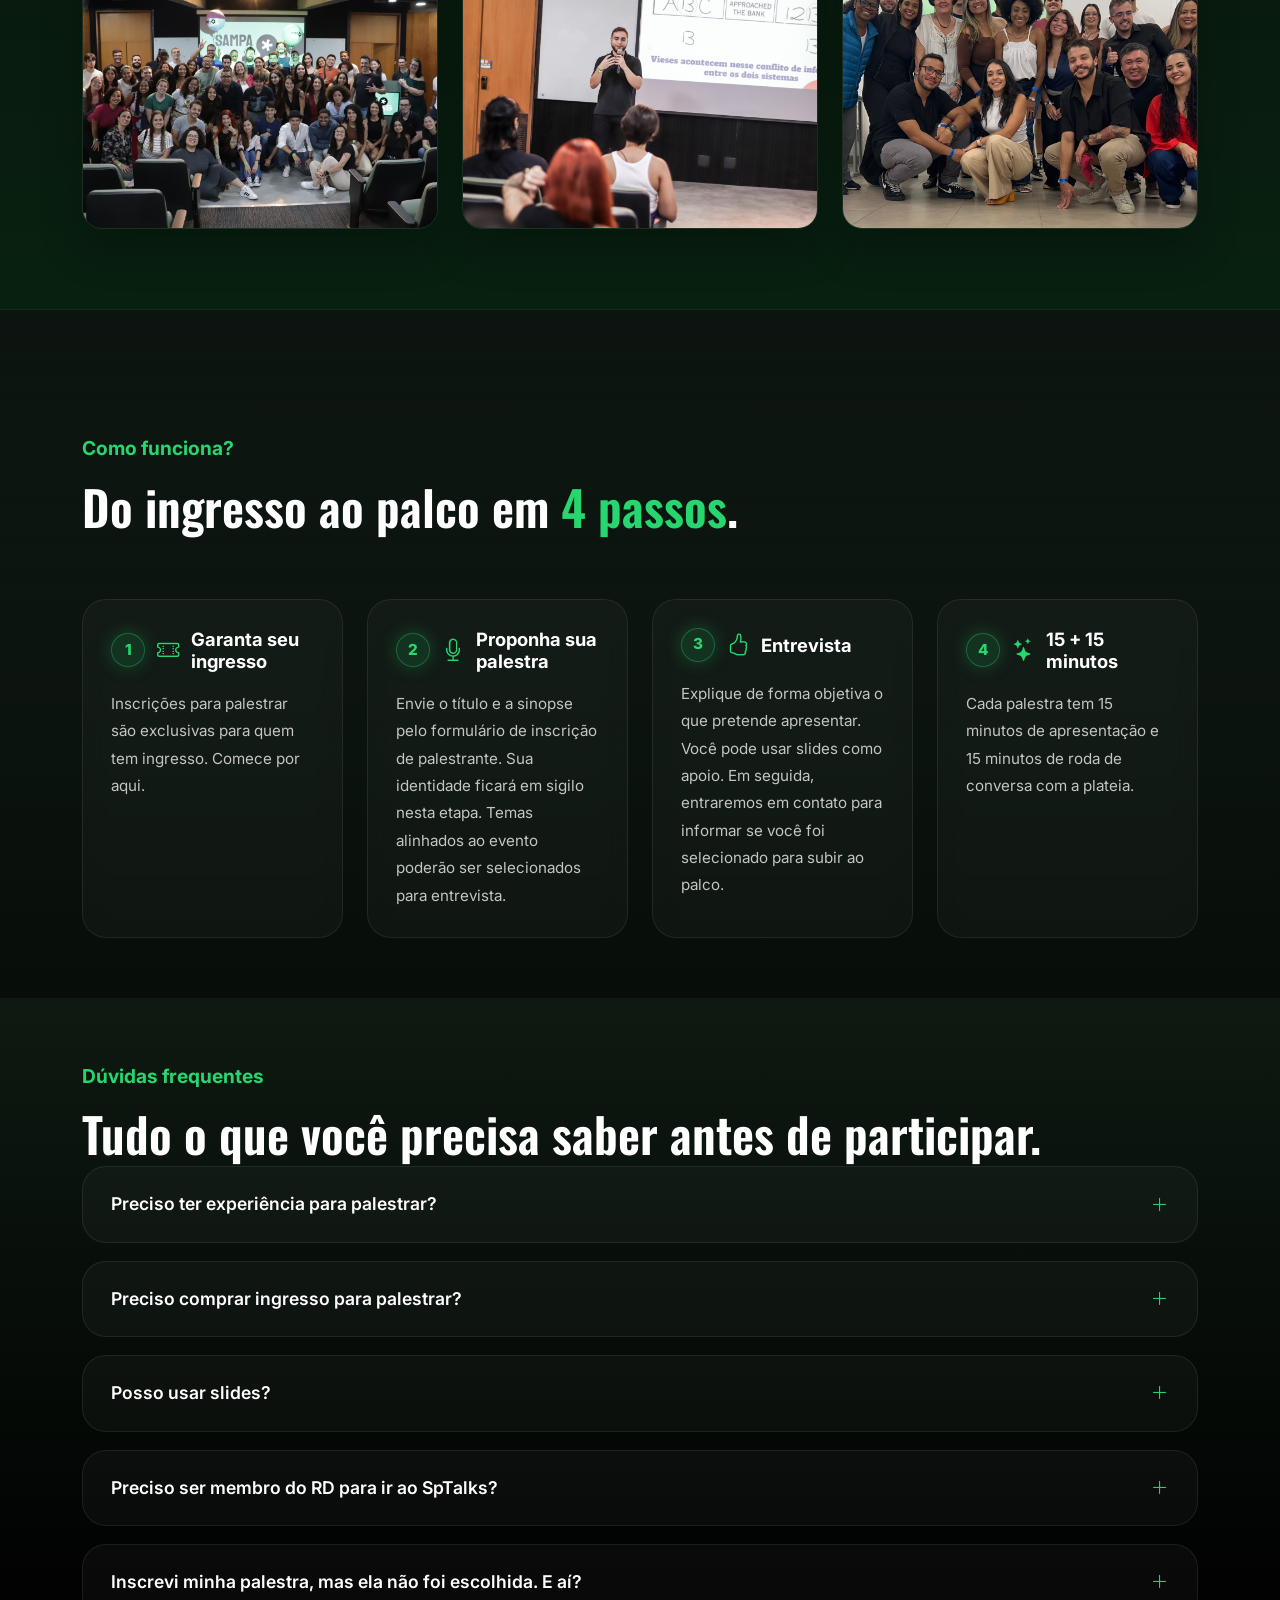
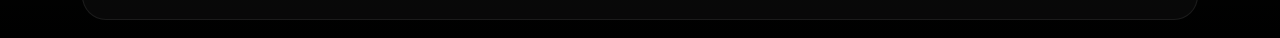
==== commit 6f29f7b4: "feita sessao de faq" ====
--- a/index.html
+++ b/index.html
@@ -28,7 +28,7 @@
                         <a href="#sobre">O que é o SP Talks?</a>
                         <!-- <a href="#">Fotos</a>
                         <a href="#">Edições</a> -->
-                        <a href="#">Dúvidas frequentes</a>
+                        <a href="#duvidas">Dúvidas frequentes</a>
                     </nav>
                 </div>
 
@@ -213,6 +213,109 @@
         </div>
     </section>
 
+    <section class="faq-section" id="duvidas">
+        <div class="container">
+            <div class="hero-layout">
+                <div class="hero-content">
+
+                    <p class="about-text-works">
+                        <span class="highlight">
+                            <strong>Dúvidas frequentes</strong>
+                        </span>
+                    </p>
+
+                    <h2 class="hero-subtitle-works">
+                        Tudo o que você precisa saber antes de participar.
+                    </h2>
+
+                </div>
+            </div>
+
+            <div class="faq-list">
+
+                <div class="faq-card">
+                    <button class="faq-question">
+
+                        <span>
+                            Preciso ter experiência para palestrar?
+                        </span>
+
+                        <i class="bi bi-plus-lg"></i>
+
+                    </button>
+
+                    <div class="faq-answer">
+                        Não. O SP Talks foi criado justamente para incentivar pessoas de diferentes níveis de experiência a compartilhar conhecimento.
+                    </div>
+                </div>
+
+                <div class="faq-card">
+                    <button class="faq-question">
+
+                        <span>
+                            Preciso comprar ingresso para palestrar?
+                        </span>
+
+                        <i class="bi bi-plus-lg"></i>
+
+                    </button>
+
+                    <div class="faq-answer">
+                        Sim. As inscrições para palestrar são exclusivas para quem já garantiu o ingresso. Compre primeiro e depois envie sua proposta de palestra.
+                    </div>
+                </div>
+
+                <div class="faq-card">
+                    <button class="faq-question">
+
+                        <span>
+                            Posso usar slides?
+                        </span>
+
+                        <i class="bi bi-plus-lg"></i>
+
+                    </button>
+
+                    <div class="faq-answer">
+                        Sim. Slides são permitidos como material de apoio durante sua apresentação.
+                    </div>
+                </div>
+
+                <div class="faq-card">
+                    <button class="faq-question">
+
+                        <span>
+                            Preciso ser membro do RD para ir ao SpTalks?
+                        </span>
+
+                        <i class="bi bi-plus-lg"></i>
+
+                    </button>
+
+                    <div class="faq-answer">
+                        Não. O SPTalks é um evento para todos que buscam desenvolvimento, exposição a desafios e ganho de repertório na prática.
+                    </div>
+                </div>
+
+                <div class="faq-card">
+                    <button class="faq-question">
+
+                        <span>
+                            Inscrevi minha palestra, mas ela não foi escolhida. E aí?
+                        </span>
+
+                        <i class="bi bi-plus-lg"></i>
+
+                    </button>
+
+                    <div class="faq-answer">
+                        Sem problema! Seu ingresso continua válido e você aproveita o evento inteiro como participante, assistindo às palestras e entrando nas rodas de conversa. A votação é por edição, então você pode tentar de novo na próxima!
+                    </div>
+                </div>
+            </div>
+        </div>
+    </section>
+
     <script src="./src/script.js"></script>
     <script src="https://cdn.jsdelivr.net/npm/bootstrap@5.3.8/dist/js/bootstrap.bundle.min.js"></script>
 </body>
--- a/src/css/style.css
+++ b/src/css/style.css
@@ -470,12 +470,13 @@
     text-align: left;
     font-size: 3rem;
     font-weight: 600;
+    line-height: 1.0;
     color: white;
 }
 
 .hero-subtitle-works {
-    font-size: 1.8rem;
-    font-weight: 95;
+    font-size: 3.0rem;
+    font-weight: 600;
     line-height: 1.0;
     letter-spacing: -0px;
     color: white;
@@ -559,4 +560,58 @@
         0 0 18px rgba(39,214,111,.25);
     padding: 6px 12px;
 }
-/* Terceira section end - Cards*/ +/* Terceira section end - Cards*/ 
+
+/* Quarta section start - Faq*/ 
+
+.faq-card {
+    background: rgba(255,255,255,0.03);
+    border: 1px solid rgba(255,255,255,0.08);
+    border-radius: 24px;
+    margin-bottom: 18px;
+    overflow: hidden;
+    transition: all .3s ease;
+}
+
+.faq-card:hover {
+    border-color: rgba(39,214,111,.35);
+}
+
+.faq-question {
+    width: 100%;
+    background: transparent;
+    border: none;
+    color: white;
+    display: flex;
+    align-items: center;
+    justify-content: space-between;
+    padding: 24px 28px;
+    cursor: pointer;
+    font-size: 1.1rem;
+    font-weight: 600;
+    text-align: left;
+}
+
+.faq-question i {
+    color: #27d66f;
+    transition: transform .3s ease;
+}
+
+.faq-answer {
+    max-height: 0;
+    overflow: hidden;
+    transition: all .35s ease;
+    color: rgba(255,255,255,.75);
+    line-height: 1.8;
+    padding: 0 28px;
+}
+
+.faq-card.active .faq-answer {
+    max-height: 300px;
+    padding:
+        0 28px 24px 28px;
+}
+
+.faq-card.active .faq-question i {
+    transform: rotate(45deg);
+}
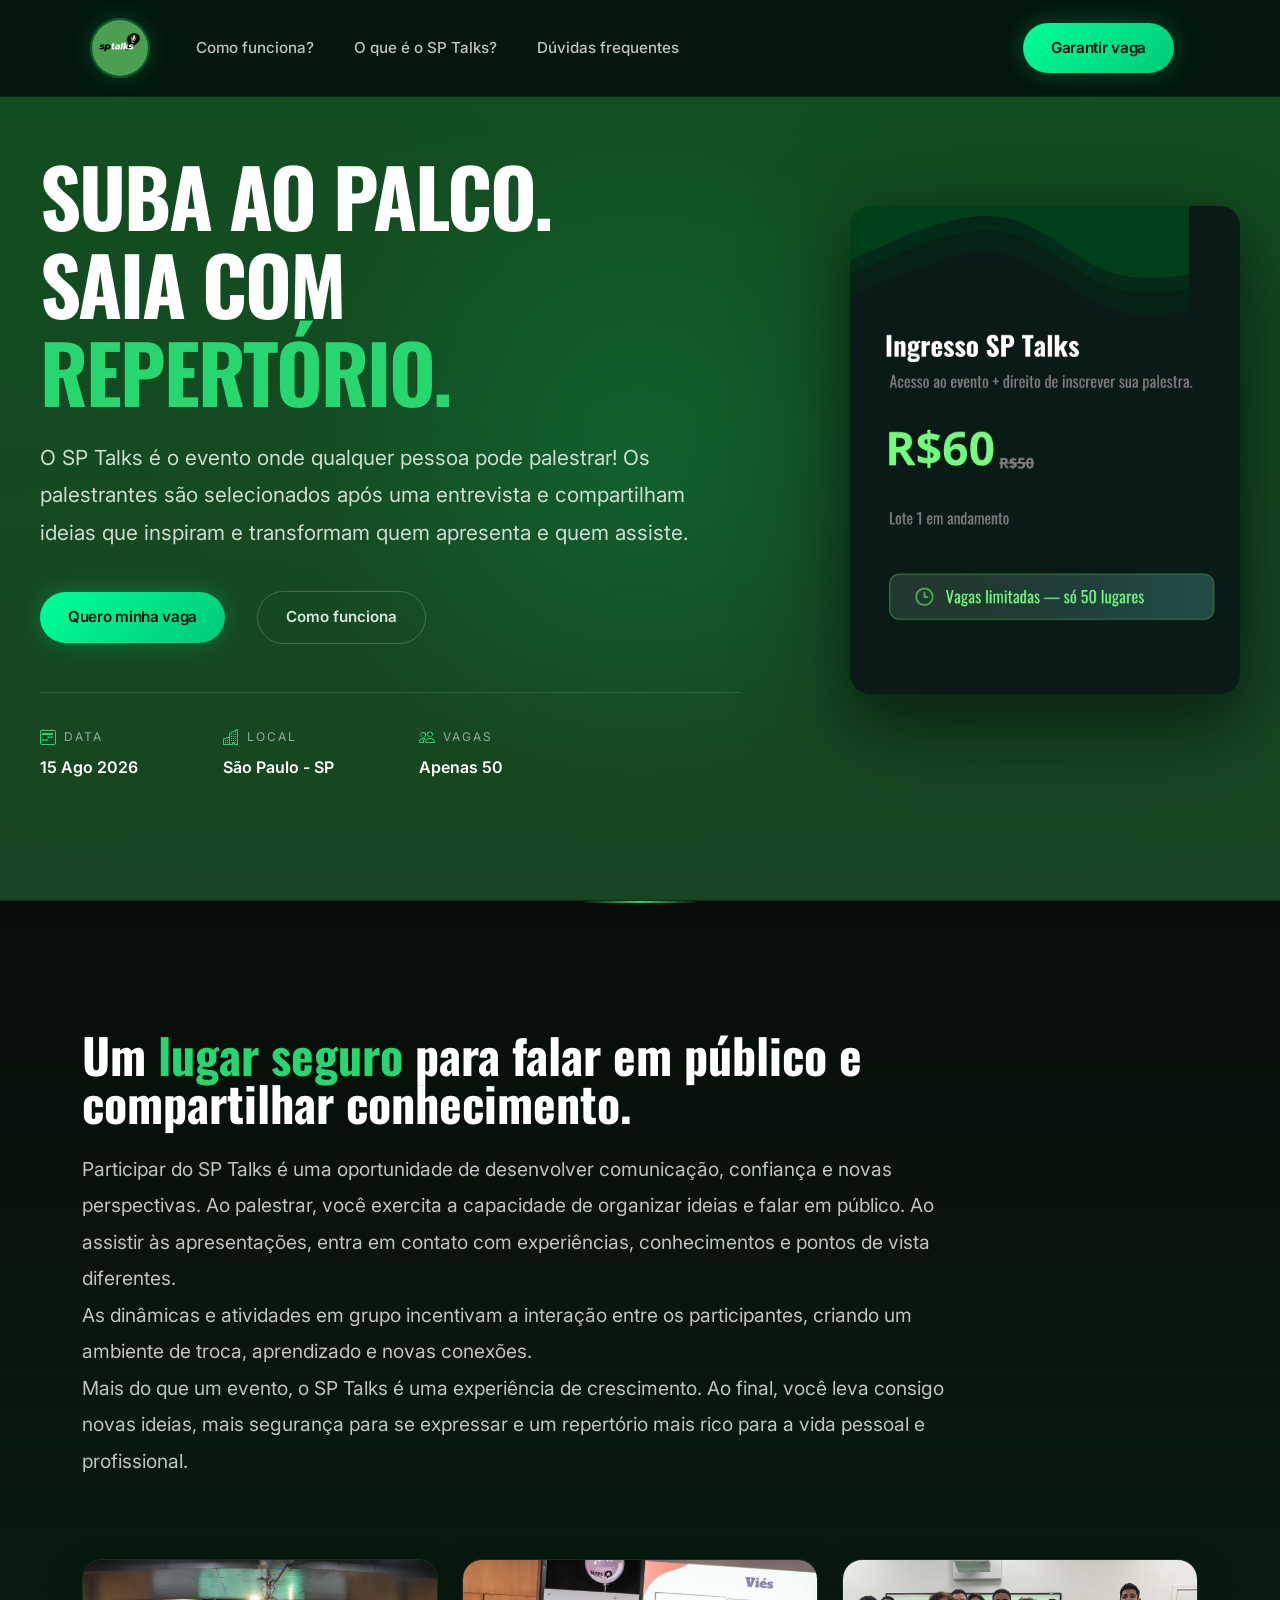
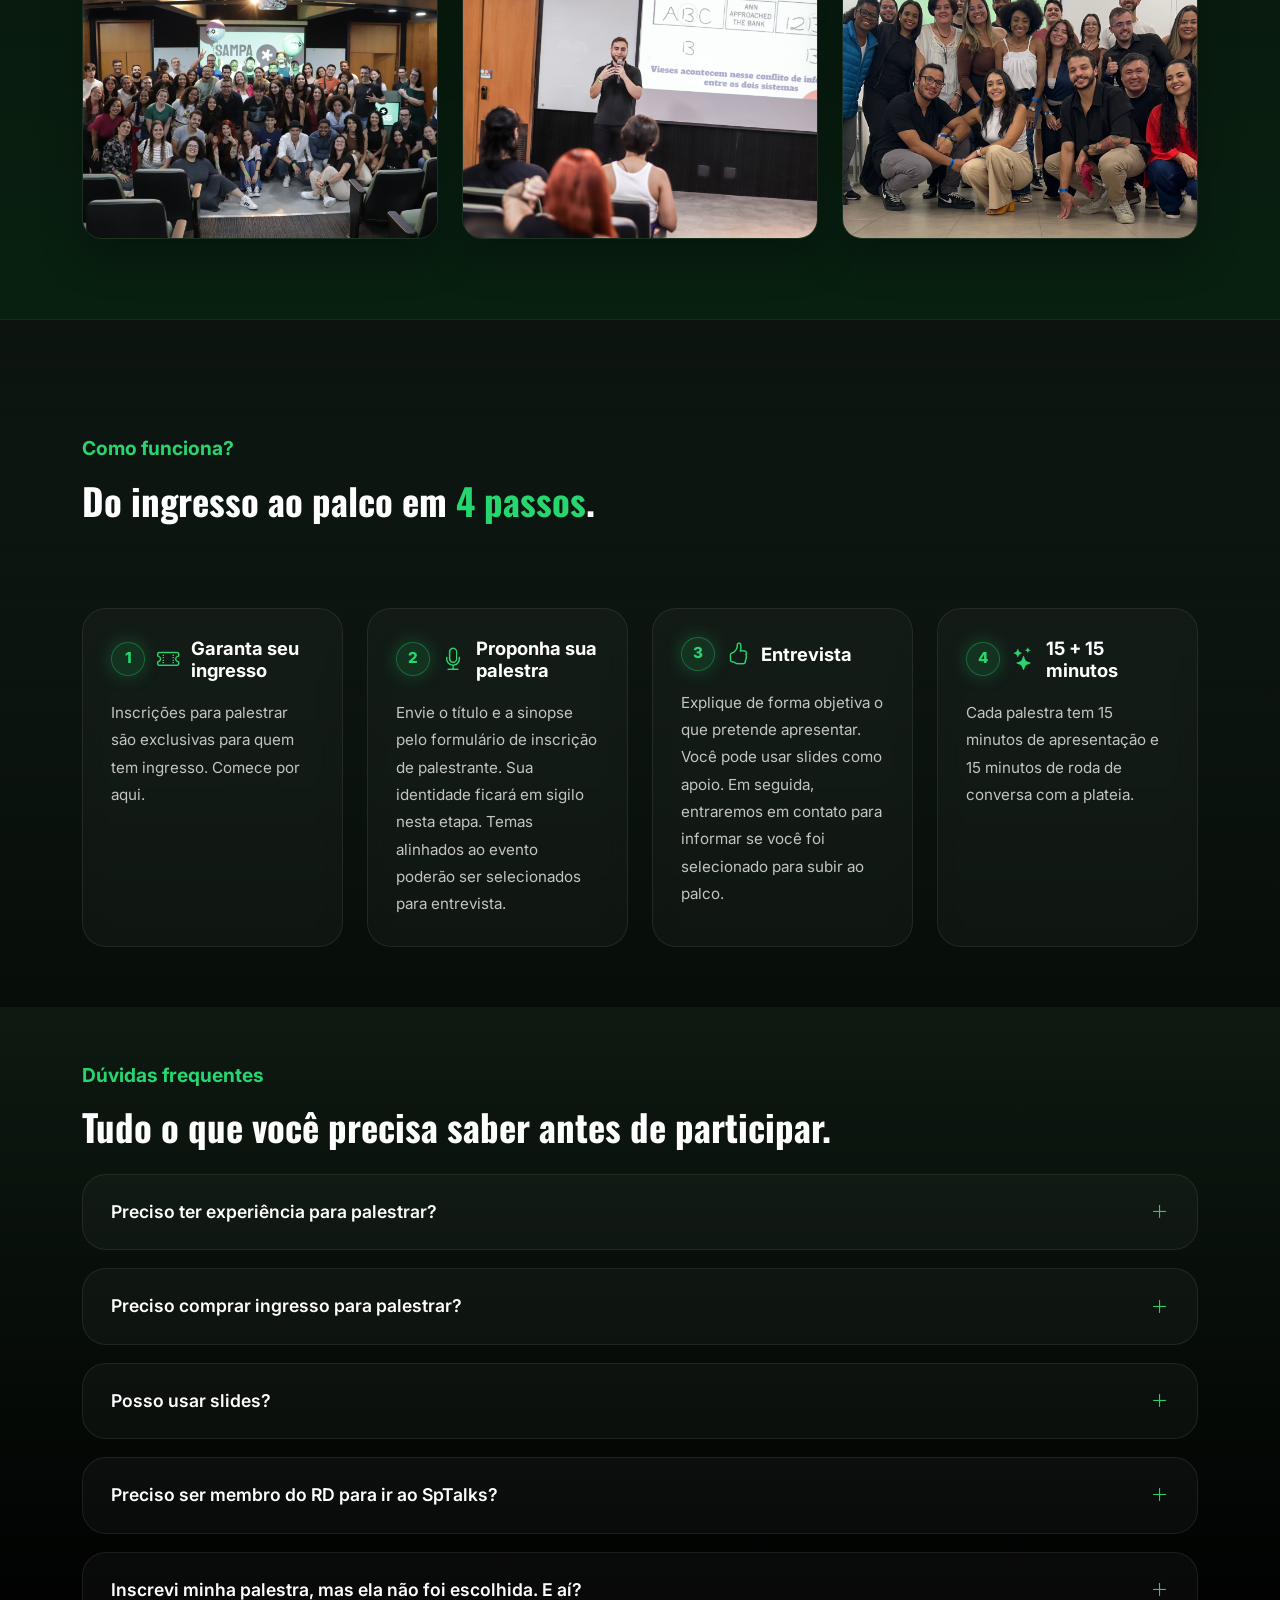
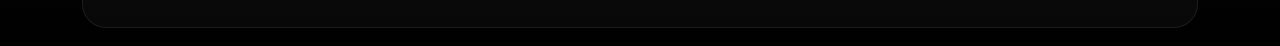
==== commit e18a7261: "ajuste btn de como funciona e tamanhos letras" ====
--- a/index.html
+++ b/index.html
@@ -66,9 +66,9 @@
                             Quero minha vaga
                         </a>
 
-                        <button class="btn-funciona">
+                        <a href="#como-funciona" class="btn-funciona">
                             Como funciona
-                        </button>
+                        </a>
                     </div>
 
                     <div class="hero-divider"></div>
--- a/src/css/style.css
+++ b/src/css/style.css
@@ -238,7 +238,8 @@
     text-align: left;
     position: relative;
     z-index: 2;
-    margin-top: 60px;
+    margin-top: 50px;
+    margin-bottom: 20px;
 }
 
 .hero::before {
@@ -468,15 +469,15 @@
 .how-works .hero-subtitle-works {
     max-width: 700px;
     text-align: left;
-    font-size: 3rem;
-    font-weight: 600;
+    font-size: 2.3rem;
+    font-weight: 700;
     line-height: 1.0;
     color: white;
 }
 
 .hero-subtitle-works {
-    font-size: 3.0rem;
-    font-weight: 600;
+    font-size: 2.3rem;
+    font-weight: 700;
     line-height: 1.0;
     letter-spacing: -0px;
     color: white;
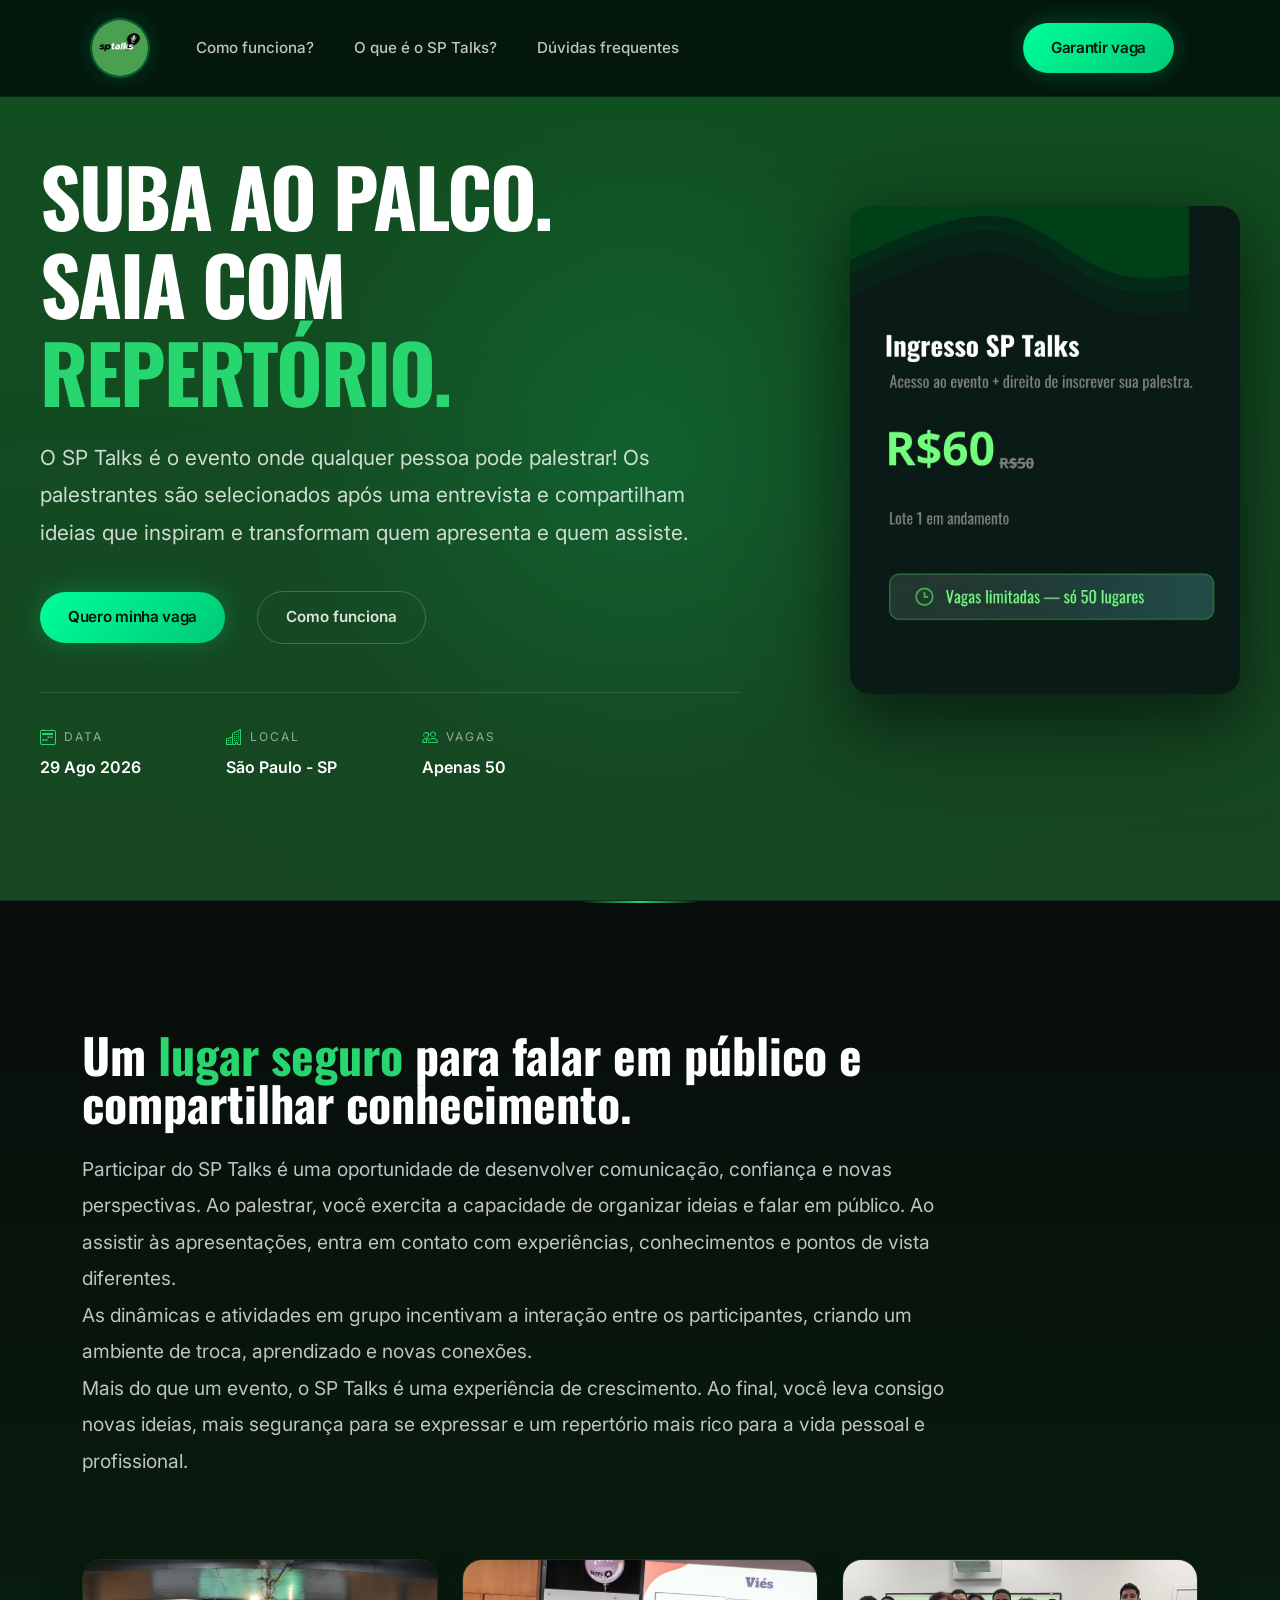
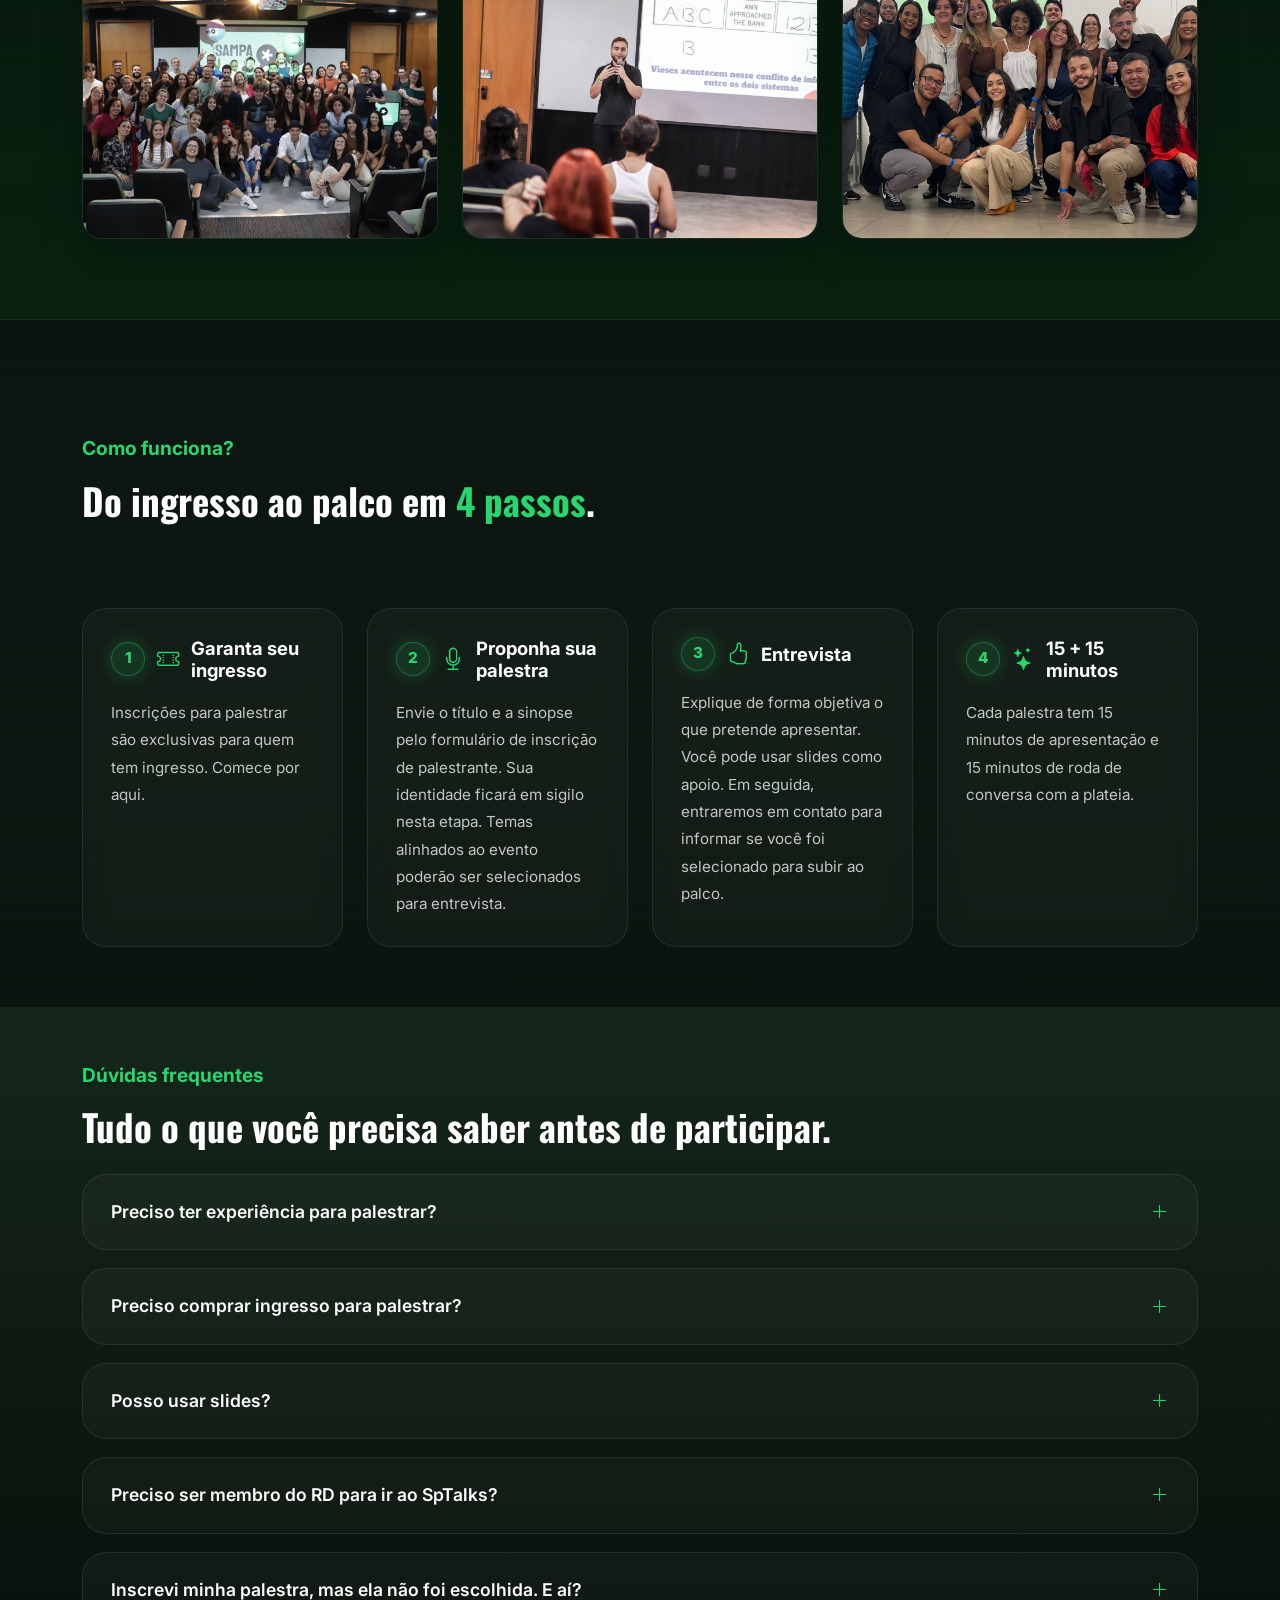
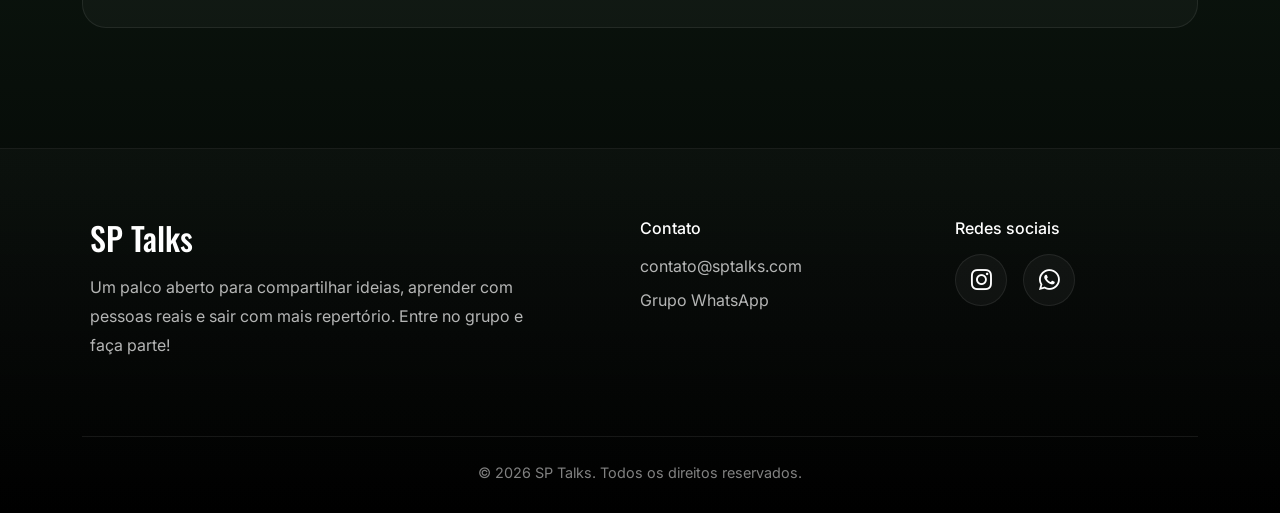
==== commit 4a7174f3: "criado footer" ====
--- a/index.html
+++ b/index.html
@@ -79,7 +79,7 @@
                                 <i class="bi bi-calendar2-week"></i>
                                 <span>DATA</span>
                             </div>
-                            <strong>15 Ago 2026</strong>
+                            <strong>29 Ago 2026</strong>
                         </div>
 
                         <div class="info-item">
@@ -316,6 +316,59 @@
         </div>
     </section>
 
+    <footer class="footer">
+        <div class="container">
+            <div class="footer-content">
+                <div class="footer-brand">
+                    <h3>SP Talks</h3>
+
+                    <p>
+                        Um palco aberto para compartilhar ideias,
+                        aprender com pessoas reais e sair com mais repertório. Entre no grupo e faça parte! 
+                    </p>
+                </div>
+
+                <div class="footer-links">
+                    <h4>Contato</h4>
+
+                    <a href="mailto:contato@sptalks.com">
+                        contato@sptalks.com
+                    </a>
+
+                    <a
+                        href="https://chat.whatsapp.com/LC0a1g52dnbLshrYFmhkji?s=cl&p=a&mlu=3&amv=3"
+                        target="_blank"
+                    >
+                        Grupo WhatsApp
+                    </a>
+                </div>
+
+                <div class="footer-social">
+                    <h4>Redes sociais</h4>
+
+                    <div class="social-icons">
+                        <a
+                            href="https://instagram.com/_sptalks"
+                            target="_blank"
+                        >
+                            <i class="bi bi-instagram"></i>
+                        </a>
+
+                        <a
+                            href="https://wa.me/5511999999999"
+                            target="_blank"
+                        >
+                            <i class="bi bi-whatsapp"></i>
+                        </a>
+                    </div>
+                </div>
+            </div>
+            <div class="footer-bottom">
+                © 2026 SP Talks. Todos os direitos reservados.
+            </div>
+        </div>
+    </footer>
+
     <script src="./src/script.js"></script>
     <script src="https://cdn.jsdelivr.net/npm/bootstrap@5.3.8/dist/js/bootstrap.bundle.min.js"></script>
 </body>
--- a/src/css/style.css
+++ b/src/css/style.css
@@ -615,4 +615,121 @@
 
 .faq-card.active .faq-question i {
     transform: rotate(45deg);
+}
+
+/* Footer - inicio */ 
+
+.footer {
+    margin-top: 120px;
+    background:
+        linear-gradient(
+            180deg,
+            rgba(255,255,255,0.02),
+            rgba(0,0,0,0.15)
+        );
+    border-top:
+        1px solid rgba(255,255,255,0.08);
+    padding: 70px 0 30px;
+}
+
+/* .footer-content {
+    display: flex;
+    justify-content: center;
+    align-items: flex-start;
+    gap: 80px;
+    flex-wrap: wrap;
+    max-width: 1000px;
+    margin: 0 auto;
+} */
+
+.footer-content {
+    display: grid;
+    grid-template-columns:
+        2fr 1fr 1fr;
+    gap: 80px;
+    max-width: 1100px;
+    margin: 0 auto;
+}
+
+.footer-brand {
+    flex: 1;
+    min-width: 320px;
+    max-width: 450px;
+}
+
+.footer-brand h3 {
+    font-size: 2rem;
+    color: white;
+    margin-bottom: 16px;
+    font-family: 'Oswald', sans-serif;
+}
+
+.footer-brand p {
+    color: rgba(255,255,255,0.7);
+    line-height: 1.8;
+}
+
+.footer-links,
+.footer-social {
+    display: flex;
+    min-width: 180px;
+    flex-direction: column;
+}
+
+.footer-links h4,
+.footer-social h4 {
+    color: white;
+    margin-bottom: 16px;
+    font-size: 1rem;
+}
+
+.footer-links a {
+    color: rgba(255,255,255,0.7);
+    text-decoration: none;
+    margin-bottom: 10px;
+    transition: .3s;
+}
+
+.footer-links a:hover {
+    color: #27d66f;
+}
+
+.social-icons {
+    display: flex;
+    gap: 16px;
+}
+
+.social-icons a {
+    width: 52px;
+    height: 52px;
+    border-radius: 50%;
+    display: flex;
+    align-items: center;
+    justify-content: center;
+    background:
+        rgba(255,255,255,0.04);
+    border:
+        1px solid rgba(255,255,255,0.08);
+    color: white;
+    text-decoration: none;
+    font-size: 1.3rem;
+    transition: all .3s ease;
+}
+
+.social-icons a:hover {
+    transform: translateY(-4px);
+    border-color: #27d66f;
+    color: #27d66f;
+    box-shadow:
+        0 0 25px rgba(39,214,111,.25);
+}
+
+.footer-bottom {
+    margin-top: 60px;
+    padding-top: 25px;
+    border-top:
+        1px solid rgba(255,255,255,0.08);
+    text-align: center;
+    color: rgba(255,255,255,0.5);
+    font-size: .9rem;
 }
--- a/src/css/responsive.css
+++ b/src/css/responsive.css
@@ -204,6 +204,40 @@
       padding: 24px;
     }
 
+    /* footer mobile*/
+
+    @media (max-width: 768px) {
+
+    .footer {
+        margin-top: 80px;
+        padding: 50px 0 25px;
+    }
+
+    .footer-content {
+        flex-direction: column;
+        gap: 40px;
+        grid-template-columns: 1fr;
+        text-align: center;
+    }
+
+    .footer-brand {
+        max-width: 100%;
+    }
+
+    .social-icons {
+        justify-content: center;
+    }
+
+    .footer-links,
+    .footer-social {
+        align-items: center;
+    }
+
+    .footer-brand h3 {
+        font-size: 1.8rem;
+    }
+}
+
 }
 
 
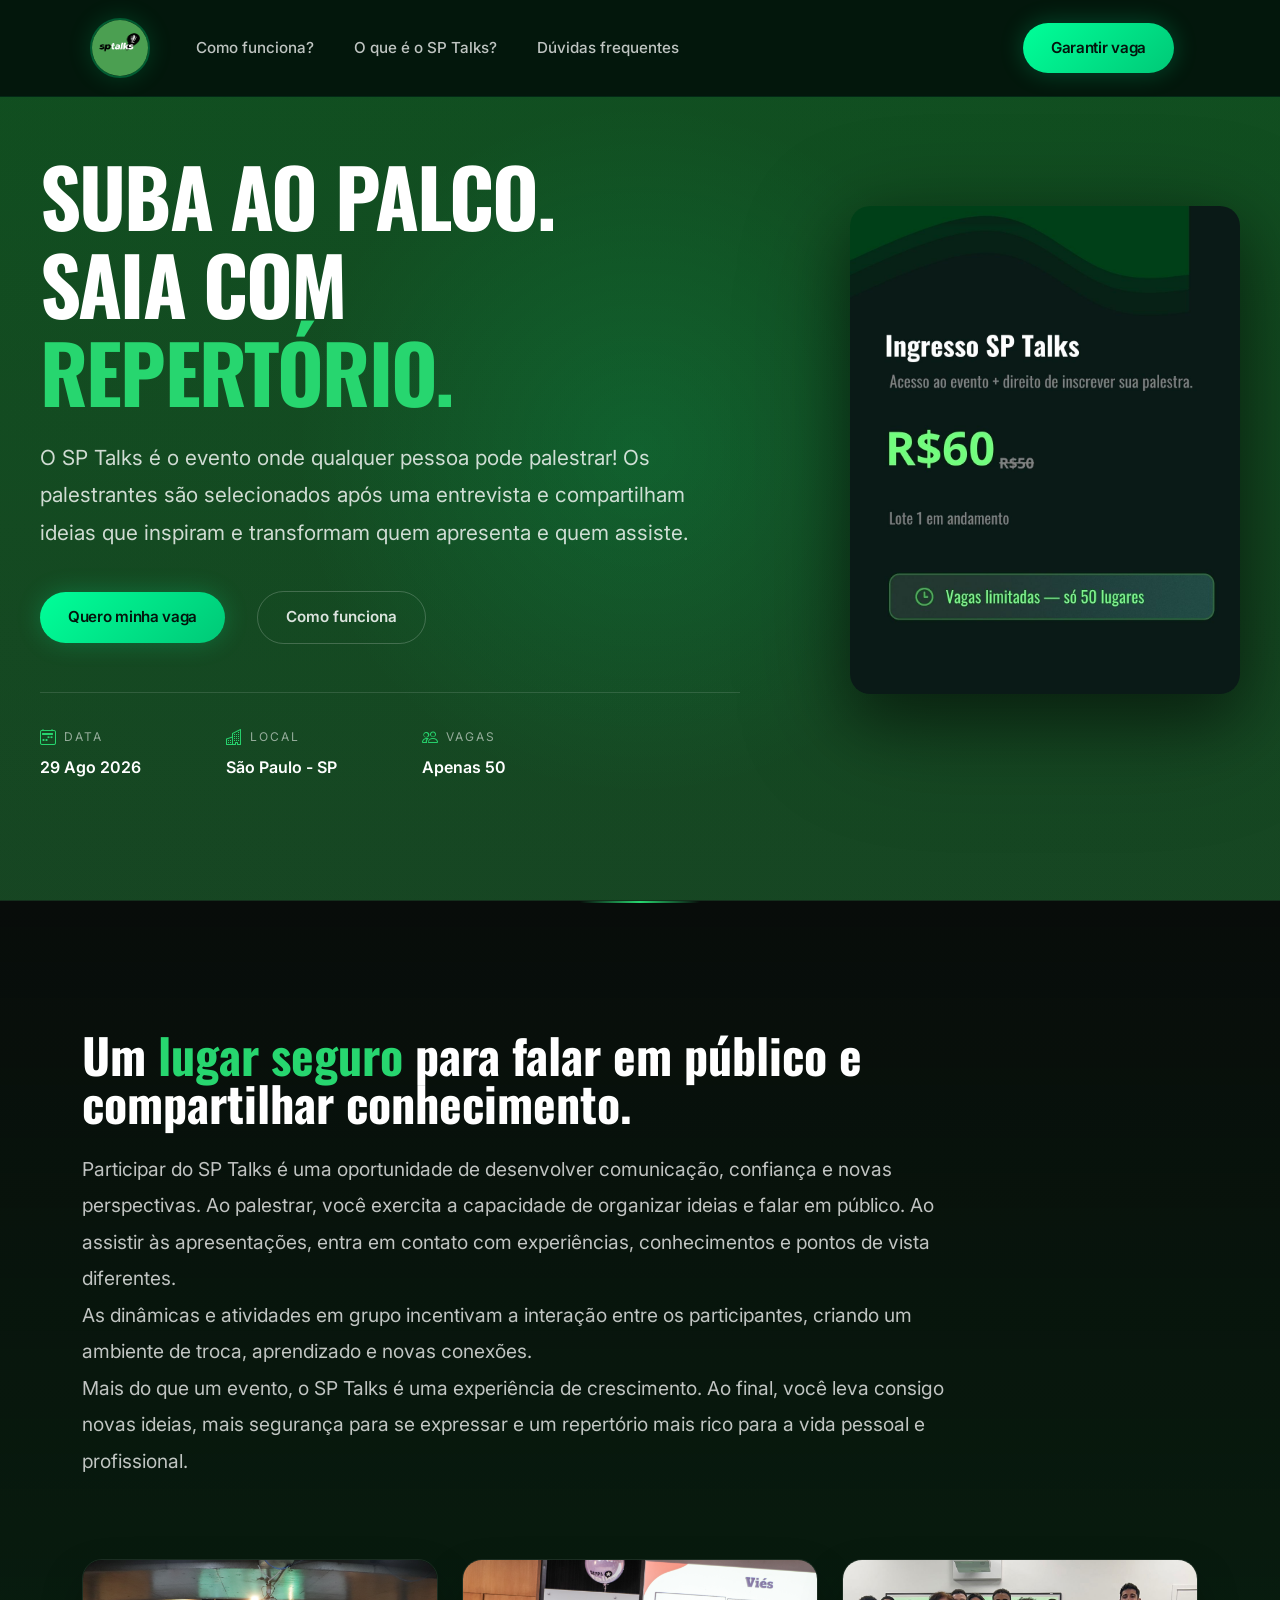
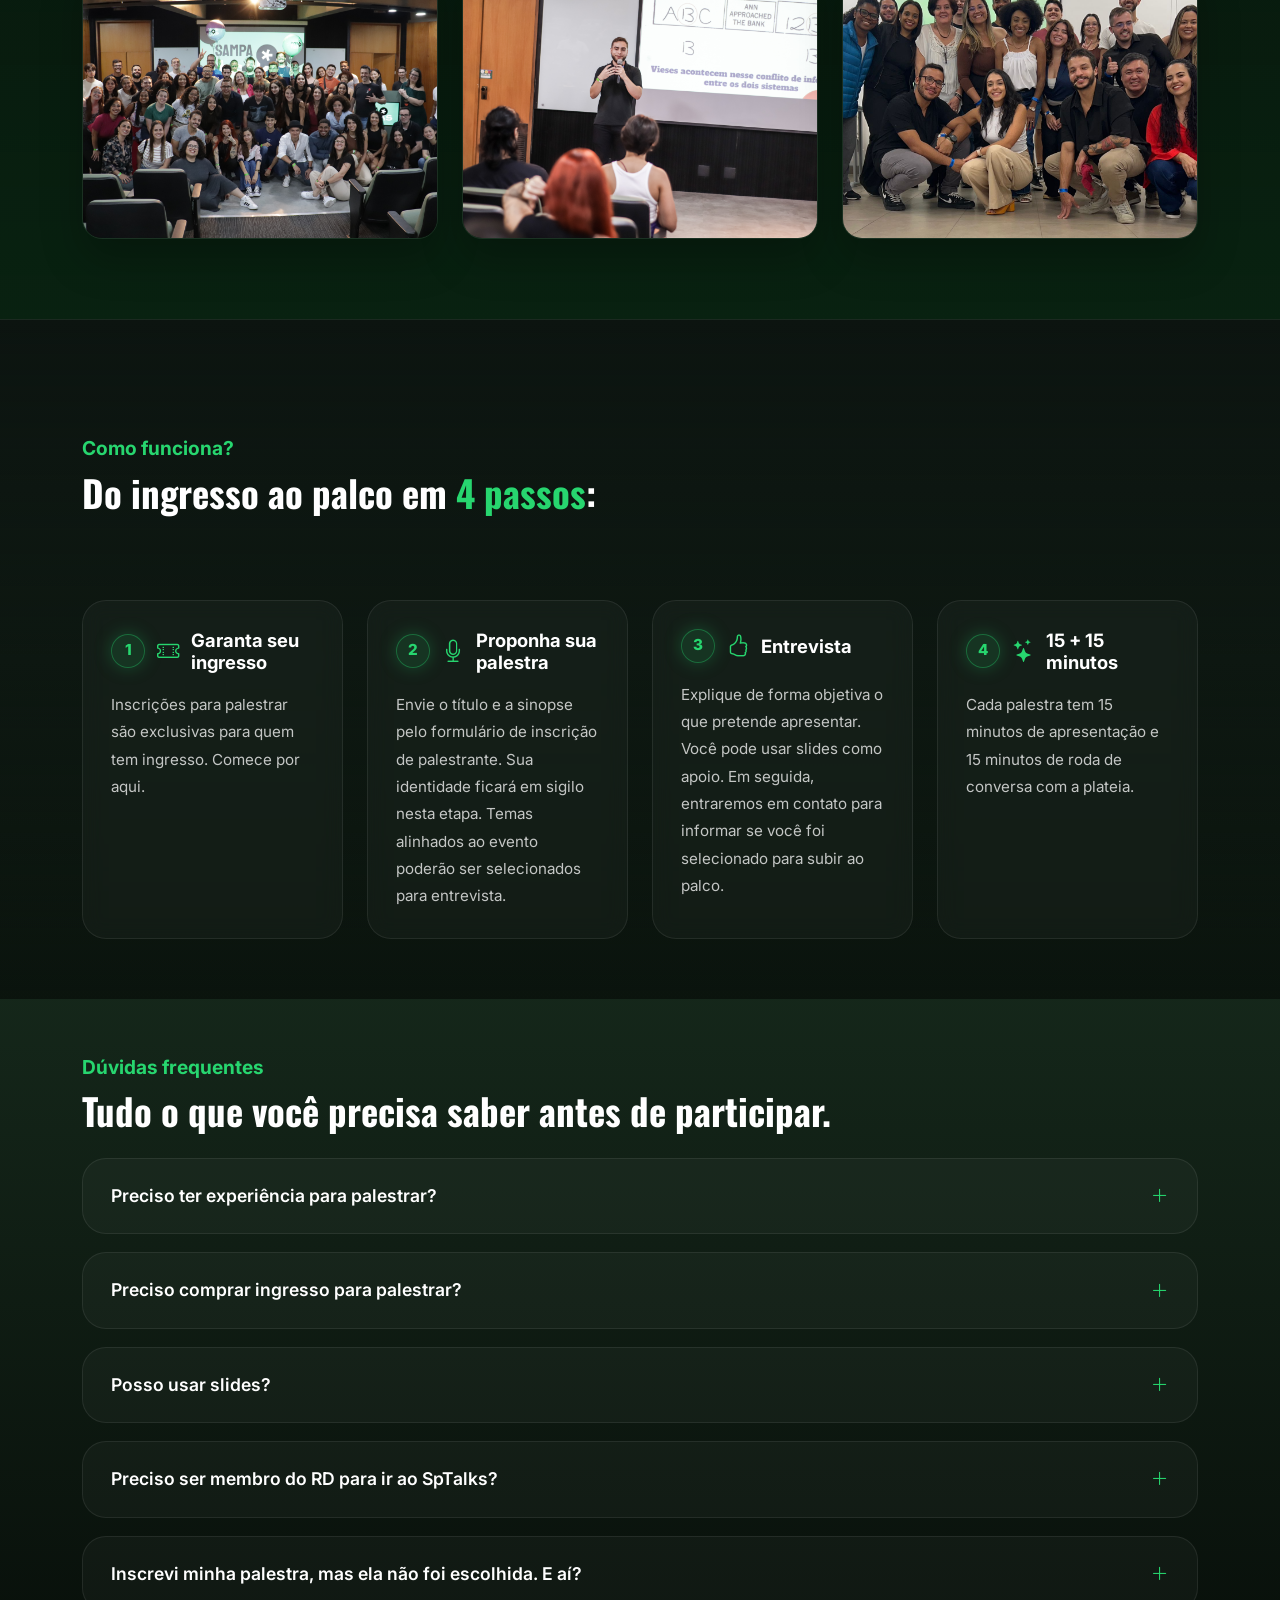
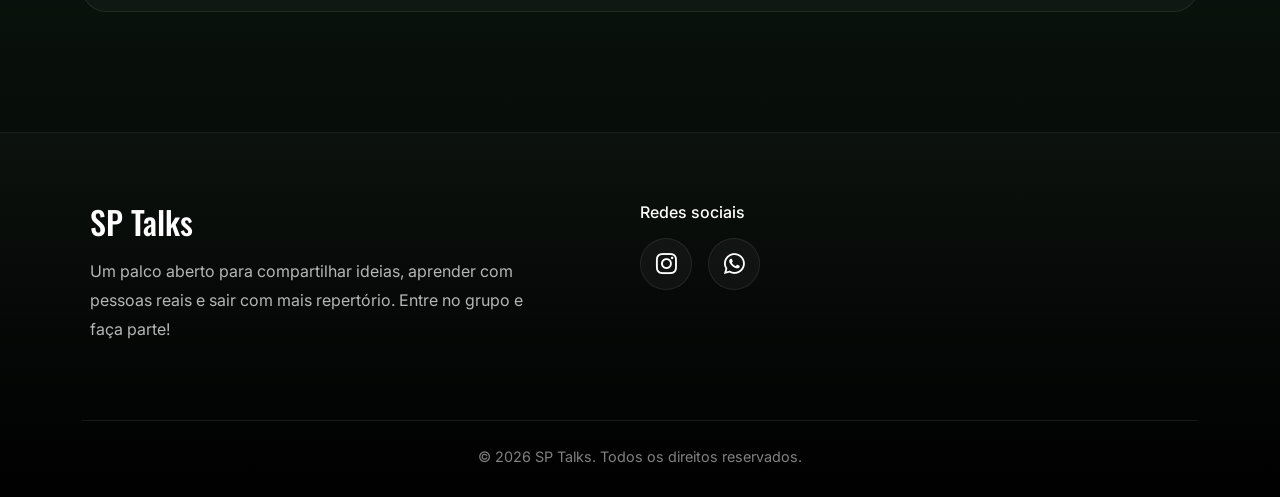
==== commit b67d437a: "ajustes textos e link whatsApp" ====
--- a/index.html
+++ b/index.html
@@ -156,7 +156,7 @@
                     </p>
 
                     <h2 class="hero-subtitle-works">
-                        Do ingresso ao palco em <span class="highlight">4 passos</span>.
+                        Do ingresso ao palco em <span class="highlight">4 passos</span>:
                     </h2>
                 </div>
             </div>
@@ -328,7 +328,7 @@
                     </p>
                 </div>
 
-                <div class="footer-links">
+                <!-- <div class="footer-links">
                     <h4>Contato</h4>
 
                     <a href="mailto:contato@sptalks.com">
@@ -336,12 +336,12 @@
                     </a>
 
                     <a
-                        href="https://chat.whatsapp.com/LC0a1g52dnbLshrYFmhkji?s=cl&p=a&mlu=3&amv=3"
+                        href="chat.whatsapp.com/LC0a1g52dnbLshrYFmhkji?s=cl&p=a&mlu=3&amv=3"
                         target="_blank"
                     >
                         Grupo WhatsApp
                     </a>
-                </div>
+                </div> -->
 
                 <div class="footer-social">
                     <h4>Redes sociais</h4>
@@ -355,7 +355,7 @@
                         </a>
 
                         <a
-                            href="https://wa.me/5511999999999"
+                            href="https://chat.whatsapp.com/LC0a1g52dnbLshrYFmhkji?s=cl&p=a&mlu=3&amv=3"
                             target="_blank"
                         >
                             <i class="bi bi-whatsapp"></i>
--- a/src/css/style.css
+++ b/src/css/style.css
@@ -203,7 +203,7 @@
     font-size: 5rem;
     font-weight: 800;
     line-height: 1.1;
-    letter-spacing: -2px;
+    letter-spacing: -1.8px;
     margin-bottom: 24px;
     color: white;
     font-family: 'Oswald', sans-serif;
@@ -482,12 +482,14 @@
     letter-spacing: -0px;
     color: white;
     font-family: 'Oswald', sans-serif;
+    margin-top: 0;
 }
 
 .about-text-works {
     text-align: left;
     font-size: 1.2rem;
     line-height: 1.9;
+    margin-bottom: 8px;
 }
 /* Terceira section end*/
 
